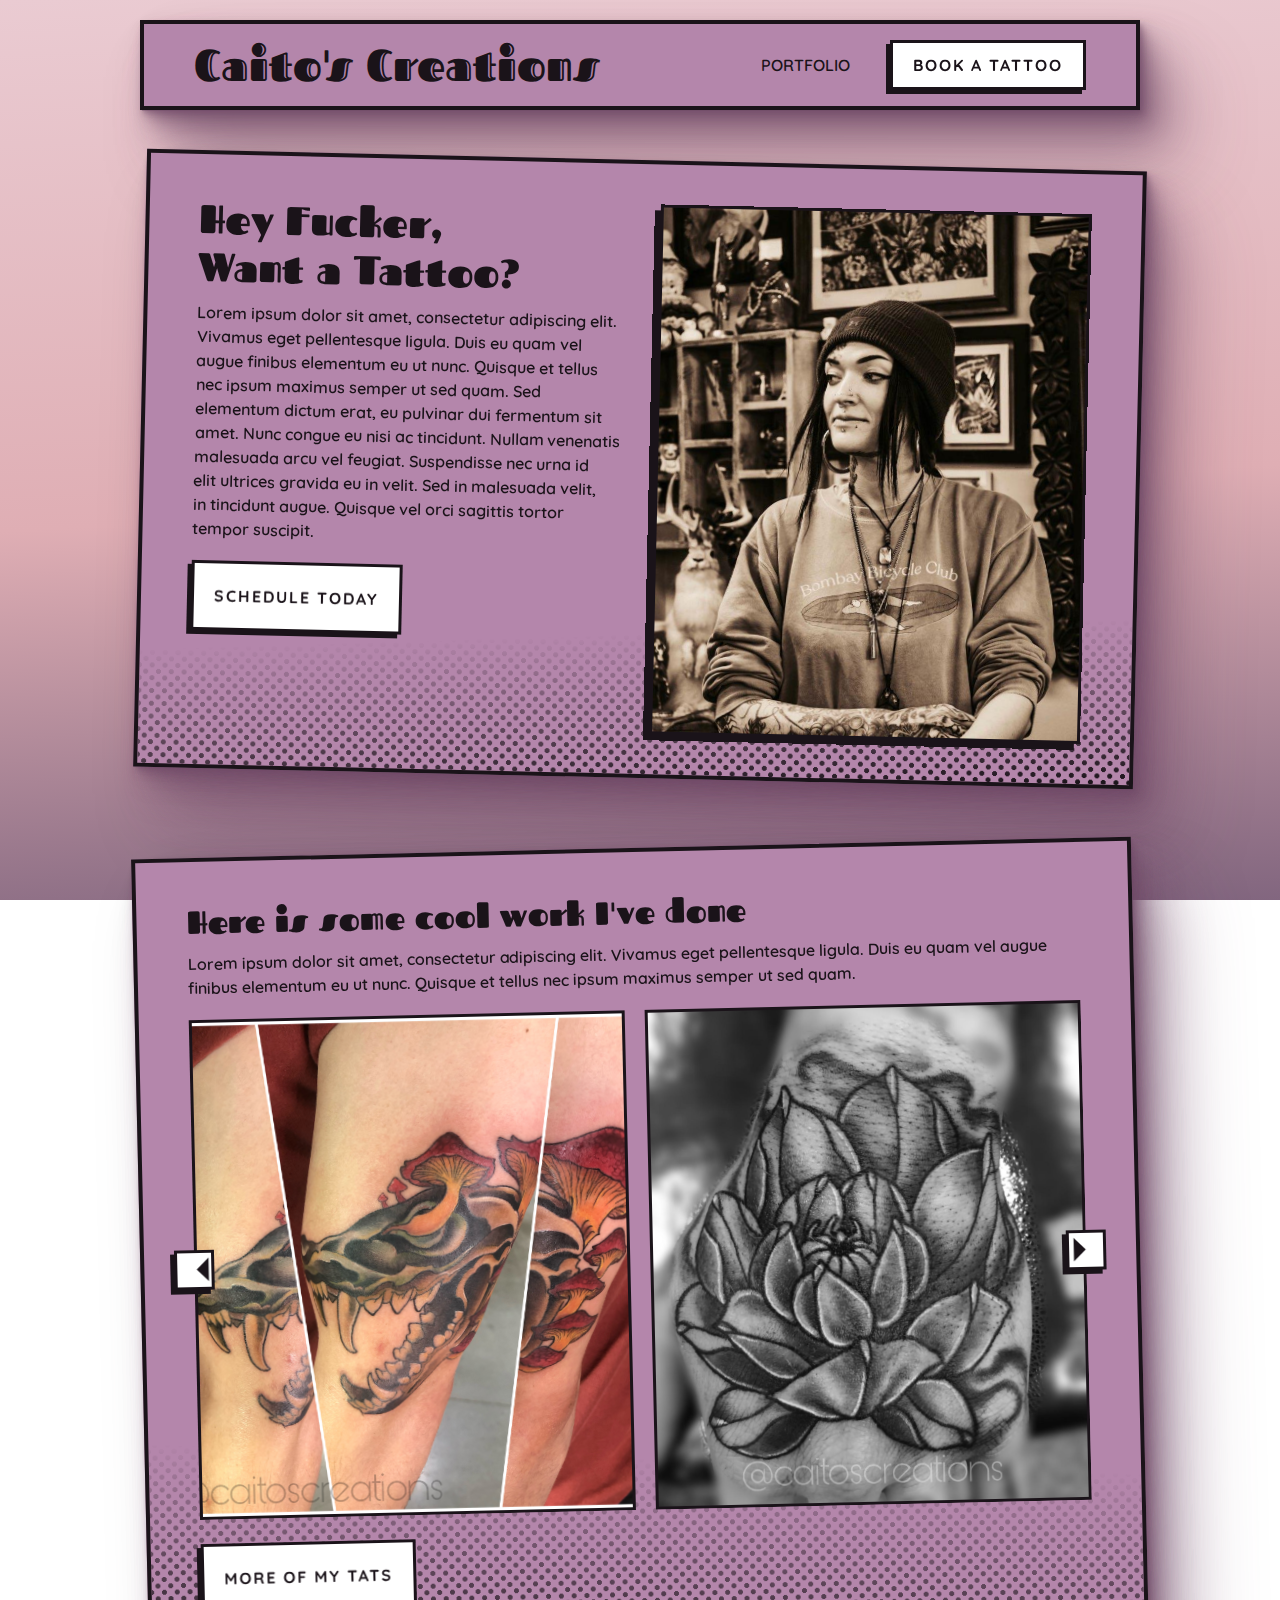
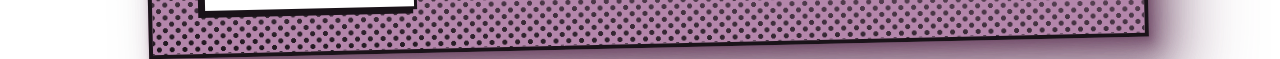
==== index.html @ 23cd89db "added in responsive styling for mobile" ====
<!DOCTYPE html>
<html>

<head>
    <link href="style.css" rel="stylesheet">
    <link rel="stylesheet" href="https://cdn.jsdelivr.net/npm/swiper@11/swiper-bundle.min.css" />
    <link rel="preconnect" href="https://fonts.googleapis.com">
    <link rel="preconnect" href="https://fonts.gstatic.com" crossorigin>
    <link
        href="https://fonts.googleapis.com/css2?family=Fascinate&family=Fascinate+Inline&family=Molle&family=Pirata+One&family=Quicksand:wght@300..700&display=swap"
        rel="stylesheet">
    <title>Caito's Creations | Tattoos</title>
</head>

<body>
    <header class="content-width">
        <nav>
            <div id="logo">
                Caito's Creations
            </div>
            <div id="nav-menu">
                <ul>
                    <li><a href="/about">Portfolio</a></li>
                    <li><a class="styled-button" href="/book">Book a Tattoo</a></li>
                </ul>
            </div>
        </nav>
    </header>
    <main class="content-width">
        <section id="hero" class="styled-bg lean-left two-col">
            <div>
                <h1>Hey Fucker, Want a Tattoo?</h1>
                <p>
                    Lorem ipsum dolor sit amet, consectetur adipiscing elit. Vivamus eget pellentesque ligula. Duis eu
                    quam vel augue finibus elementum eu ut nunc. Quisque et tellus nec ipsum maximus semper ut sed quam.
                    Sed elementum dictum erat, eu pulvinar dui fermentum sit amet. Nunc congue eu nisi ac tincidunt.
                    Nullam venenatis malesuada arcu vel feugiat. Suspendisse nec urna id elit ultrices gravida eu in
                    velit. Sed in malesuada velit, in tincidunt augue. Quisque vel orci sagittis tortor tempor suscipit.
                </p>
                <a class="styled-button" href="">Schedule Today</a>
            </div>
            <div>
                <img class="styled-image" src="images/caito-bio.png" />
            </div>
        </section>
        <section id="portfolio" class="styled-bg lean-right">
            <h2>Here is some cool work I've done</h2>
            <p>
                Lorem ipsum dolor sit amet, consectetur adipiscing elit. Vivamus eget pellentesque ligula. Duis eu quam
                vel augue finibus elementum eu ut nunc. Quisque et tellus nec ipsum maximus semper ut sed quam.
            </p>
            <div class="swiper-container-wrapper">
                <!-- Slider main container -->
                <div class="swiper">
                    <!-- Additional required wrapper -->
                    <div class="swiper-wrapper">
                        <!-- Slides -->
                        <div class="swiper-slide"><img src="images/badger-mushroom.jpeg" /></div>
                        <div class="swiper-slide"><img src="images/bw-lotus.jpg" /></div>
                        <div class="swiper-slide"><img src="images/color-flower.jpg" /></div>
                        <div class="swiper-slide"><img src="images/color-hydrangea.jpg" /></div>
                        <div class="swiper-slide"><img src="images/dragon-ear.jpeg" /></div>
                        <div class="swiper-slide"><img src="images/eclectic-chair.jpeg" /></div>
                        <div class="swiper-slide"><img src="images/face-and-blade.jpg" /></div>
                        <div class="swiper-slide"><img src="images/gba-mononoke.jpg" /></div>
                        <div class="swiper-slide"><img src="images/hypnotoad.jpeg" /></div>
                        <div class="swiper-slide"><img src="images/jewel-beetle.jpg" /></div>
                        <div class="swiper-slide"><img src="images/lucky.jpg" /></div>
                        <div class="swiper-slide"><img src="images/name-and-feather-rework.jpg" /></div>
                        <div class="swiper-slide"><img src="images/phoenix.jpg" /></div>
                        <div class="swiper-slide"><img src="images/rambo-ewok.jpg" /></div>
                        <div class="swiper-slide"><img src="images/reaper-and-wolf.jpg" /></div>
                        <div class="swiper-slide"><img src="images/reaper-and-wolf2.jpg" /></div>
                        <div class="swiper-slide"><img src="images/skull-and-flowers.jpg" /></div>
                        <div class="swiper-slide"><img src="images/tiger-and-skull.jpeg" /></div>
                        <div class="swiper-slide"><img src="images/trad-lighthouse.jpeg" /></div>
                        <div class="swiper-slide"><img src="images/trad-swallow.jpeg" /></div>
                        <div class="swiper-slide"><img src="images/valkyrie.jpg" /></div>
                        <div class="swiper-slide"><img src="images/vibrant-spider.jpeg" /></div>
                    </div>
                </div>
                <div class="swiper-button-prev-unique">
                    <div></div>
                </div>
                <div class="swiper-button-next-unique">
                    <div></div>
                </div>
            </div>
            <br>
            <a class="styled-button" href="/portfolio">More of My Tats</a>
        </section>
    </main>
</body>
<script src="https://cdn.jsdelivr.net/npm/swiper@11/swiper-bundle.min.js"></script>
<script src="index.js"></script>

</html>
---- style.css ----
/* CSS Reset */
/* 1. Use a more-intuitive box-sizing model */
*,
*::before,
*::after {
    box-sizing: border-box;
}

* {
    /* 2. Remove default margin */
    margin: 0;
    /* 3. Add accessible line-height */
    line-height: calc(1em + 0.5rem);
}

body {
    /* 4. Improve text rendering */
    -webkit-font-smoothing: antialiased;
}

/* 5. Improve media defaults */
img,
picture,
video,
canvas,
svg {
    display: block;
    max-width: 100%;
}

/* 6. Inherit fonts for form controls */
input,
button,
textarea,
select {
    font: inherit;
}

/* 7. Avoid text overflows */
p,
h1,
h2,
h3,
h4,
h5,
h6 {
    overflow-wrap: break-word;
}

/* 8. Improve line wrapping */
p {
    text-wrap: pretty;
}

h1,
h2,
h3,
h4,
h5,
h6 {
    text-wrap: balance;
}

/*
    9. Create a root stacking context
  */
#root,
#__next {
    isolation: isolate;
}

/* End CSS Reset */

/* Better Shadows */
:root {
    --shadow-color: 312deg 20% 36%;
    --shadow-elevation-low:
        0.4px 0.5px 0.7px hsl(var(--shadow-color) / 0.35),
        0.7px 0.9px 1.3px -1.2px hsl(var(--shadow-color) / 0.35),
        1.6px 2.1px 3px -2.5px hsl(var(--shadow-color) / 0.35);
    --shadow-elevation-medium:
        0.4px 0.5px 0.7px hsl(var(--shadow-color) / 0.37),
        1.3px 1.8px 2.5px -0.8px hsl(var(--shadow-color) / 0.37),
        3.3px 4.4px 6.2px -1.7px hsl(var(--shadow-color) / 0.37),
        8px 10.7px 15px -2.5px hsl(var(--shadow-color) / 0.37);
    --shadow-elevation-high:
        0.4px 0.5px 0.7px hsl(var(--shadow-color) / 0.34),
        2.3px 3.2px 4.4px -0.4px hsl(var(--shadow-color) / 0.34),
        4.4px 5.9px 8.3px -0.7px hsl(var(--shadow-color) / 0.34),
        7.2px 9.7px 13.6px -1.1px hsl(var(--shadow-color) / 0.34),
        11.5px 15.5px 21.7px -1.4px hsl(var(--shadow-color) / 0.34),
        18px 24.2px 33.9px -1.8px hsl(var(--shadow-color) / 0.34),
        27.4px 36.8px 51.6px -2.1px hsl(var(--shadow-color) / 0.34),
        40.4px 54.2px 76.1px -2.5px hsl(var(--shadow-color) / 0.34);
}

html {
    height: 100%;
    font-family: "Quicksand", sans-serif;
    font-optical-sizing: auto;
    font-weight: 600;
    font-style: normal;
    font-size: 16px;
}

body {
    height: 100%;
    background: rgb(234, 203, 210);
    background: linear-gradient(177deg, rgba(234, 203, 210, 1) 0%, rgba(223, 174, 180, 1) 55%, rgba(130, 102, 127, 1) 100%);
    background-attachment: fixed;
    background-repeat: no-repeat;
    color: #1a1319;
}

nav {
    display: flex;
    justify-content: space-between;
    align-items: center;
    background-color: #B486AB;
    box-shadow: var(--shadow-elevation-high);
    border: 4px solid #1a1319;
    margin: 20px 0 50px;
    padding: 15px 30px;
    position: relative;
}

nav::after {
    content: '';
    position: absolute;
    inset: 0;
    background-image: radial-gradient(circle at center,
            #1a1319 0.15rem,
            transparent 0), radial-gradient(circle at center, #1a1319 0.15rem, transparent 0);
    background-size: 0.8rem 0.8rem;
    background-position: 0 0, 0.4rem 0.4rem;
    -webkit-mask-image: linear-gradient(rgb(0 0 0 / 0), rgb(0 0 0));
    mask-image: linear-gradient(177deg, rgb(0 0 0 / 0) 0%, rgb(0 0 0 / 0) 60%, rgb(0 0 0) 100%);
    z-index: -1;
}

#logo {
    font-size: 2.5rem;
    font-family: "Fascinate Inline", system-ui;
    font-weight: 400;
    font-style: normal;
}

nav ul {
    display: flex;
    flex-direction: column-reverse;
    align-items: center;
    gap: 20px;
}

nav li {
    list-style: none;
}

nav a {
    text-decoration: none;
    color: #1a1319;
    text-transform: uppercase;
    position: relative;
}

nav a:not(.styled-button)::before {
    content: '';
    position: absolute;
    width: 100%;
    height: 4px;
    border-radius: 4px;
    background-color: #1a1319;
    bottom: -1px;
    left: 0;
    transform-origin: right;
    transform: scaleX(0);
    transition: transform .3s ease-in-out;
}

nav a:not(.styled-button):hover::before {
    transform-origin: left;
    transform: scaleX(1);
}

nav a.styled-button {
    padding: 10px 20px;
}

h1,
h2,
h3,
h4,
h5,
h6 {
    margin-bottom: 10px;
    font-family: "Fascinate", system-ui;
}

h1 {
    font-weight: 900;
    font-size: 2.5rem;
}

h2 {
    font-weight: 700;
    font-size: 2rem;
}

p {
    margin-bottom: 20px;
}

section {
    width: 100%;
    padding: 40px 30px;
    margin-bottom: 50px;
    position: relative;
    min-height: 300px;
}

section.two-col {
    display: flex;
    flex-direction: column;
    flex: 1;
    gap: 30px;
}

section.two-col>div {
    width: 100%;
}

section.styled-bg {
    background-color: #B486AB;
    box-shadow: var(--shadow-elevation-high);
    border: 4px solid #1a1319;
    margin-bottom: 70px;
}

section.styled-bg::after {
    content: '';
    position: absolute;
    inset: 0;
    background-image: radial-gradient(circle at center,
            #1a1319 0.15rem,
            transparent 0), radial-gradient(circle at center, #1a1319 0.15rem, transparent 0);
    background-size: 0.8rem 0.8rem;
    background-position: 0 0, 0.4rem 0.4rem;
    z-index: -1;
    -webkit-mask-image: linear-gradient(rgb(0 0 0 / 0), rgb(0 0 0));
    mask-image: linear-gradient(180deg, rgb(0 0 0 / 0) 0%, rgb(0 0 0 / 0) 75%, rgb(0 0 0) 100%);
}

section.styled-bg.lean-left {
    transform: rotate(1.3deg);
}

section.styled-bg.lean-left::after {
    -webkit-mask-image: linear-gradient(rgb(0 0 0 / 0), rgb(0 0 0));
    mask-image: linear-gradient(177deg, rgb(0 0 0 / 0) 0%, rgb(0 0 0 / 0) 75%, rgb(0 0 0) 100%);
}

section.styled-bg.lean-right {
    transform: rotate(-1.3deg);
}

section.styled-bg.lean-right::after {
    -webkit-mask-image: linear-gradient(rgb(0 0 0 / 0), rgb(0 0 0));
    mask-image: linear-gradient(183deg, rgb(0 0 0 / 0) 0%, rgb(0 0 0 / 0) 75%, rgb(0 0 0) 100%);
}

/* Button Styling */
a.styled-button {
    border: 3px solid #1a1319;
    color: #1a1319;
    padding: 20px;
    cursor: pointer;
    display: inline-block;
    background: #fff;
    text-decoration: none;
    transition: all 0.5s cubic-bezier(0.075, 0.82, 0.165, 1);
    position: relative;
    top: 0;
    right: 0;
    font-weight: 700;
    text-transform: uppercase;
    box-shadow: -4px 4px 0 0 #1a1319;
    letter-spacing: 2px;
    right: 0;
    top: 0;
    -webkit-backface-visibility: hidden;
    backface-visibility: hidden;
    /* background: repeating-conic-gradient(#fff 0% 25%, transparent 0% 50%) 50% / 15px 15px; */
}

a.styled-button:hover {
    right: 4px;
    top: 4px;
    box-shadow: 0 0 0 0 #1a131900
}

img.styled-image {
    border: 3px solid #1a1319;
    box-shadow: -6px 6px 0 0 #1a1319;
    -webkit-backface-visibility: hidden;
    backface-visibility: hidden;
}

/* Slider Styling */
.swiper-container-wrapper {
    position: relative;
}

.swiper {
    width: 100%;
    height: 100%;
    max-height: 500px;
}

.swiper-slide {
    height: auto;
}

.swiper-slide img {
    width: 100%;
    height: 500px;
    object-fit: cover;
    border: 3px solid #1a1319;
}

.swiper-button-prev-unique,
.swiper-button-next-unique {
    position: absolute;
    top: calc(50% - 20px);
    z-index: 1;
    cursor: pointer;
}

.swiper-button-prev-unique div,
.swiper-button-next-unique div {
    position: relative;
    background: #fff;
    width: 40px;
    height: 40px;
    border: 3px solid #1a1319;
    color: #1a1319;
    font-size: 30px;
    line-height: 1.1;
    box-shadow: -4px 4px 0 0 #1a1319;
    transition: all 0.5s cubic-bezier(0.075, 0.82, 0.165, 1);
    right: 0;
    top: 0;
}

.swiper-button-prev-unique div::before,
.swiper-button-next-unique div::before {
    top: 0;
    position: absolute;
}

.swiper-button-prev-unique:hover div,
.swiper-button-next-unique:hover div {
    box-shadow: 0 0 0 0 #1a131900;
    top: 4px;
    right: 4px;
}

.swiper-button-prev-unique {
    left: -20px;
    right: auto;
}

.swiper-button-prev-unique div::before {
    content: ' \23F4';
    right: 0;
}

.swiper-button-next-unique {
    left: auto;
    right: -20px;
}

.swiper-button-next-unique div::before {
    content: ' \23F5';
    left: 2px;
}

/* Content Width and Responsiveness */
.content-width {
    width: 85%;
    max-width: 1000px;
    margin: 0 auto;
}

@media (min-width: 992px) {
    nav {
        padding: 15px 50px;
    }

    nav ul {
        flex-direction: row;
        gap: 40px;
    }

    section {
        padding: 40px 50px;
    }

    section.two-col {
        flex-direction: row;
    }

    .content-width {
        width: 90%;
    }

    #logo {
        font-size: 2.75rem;
    }
}
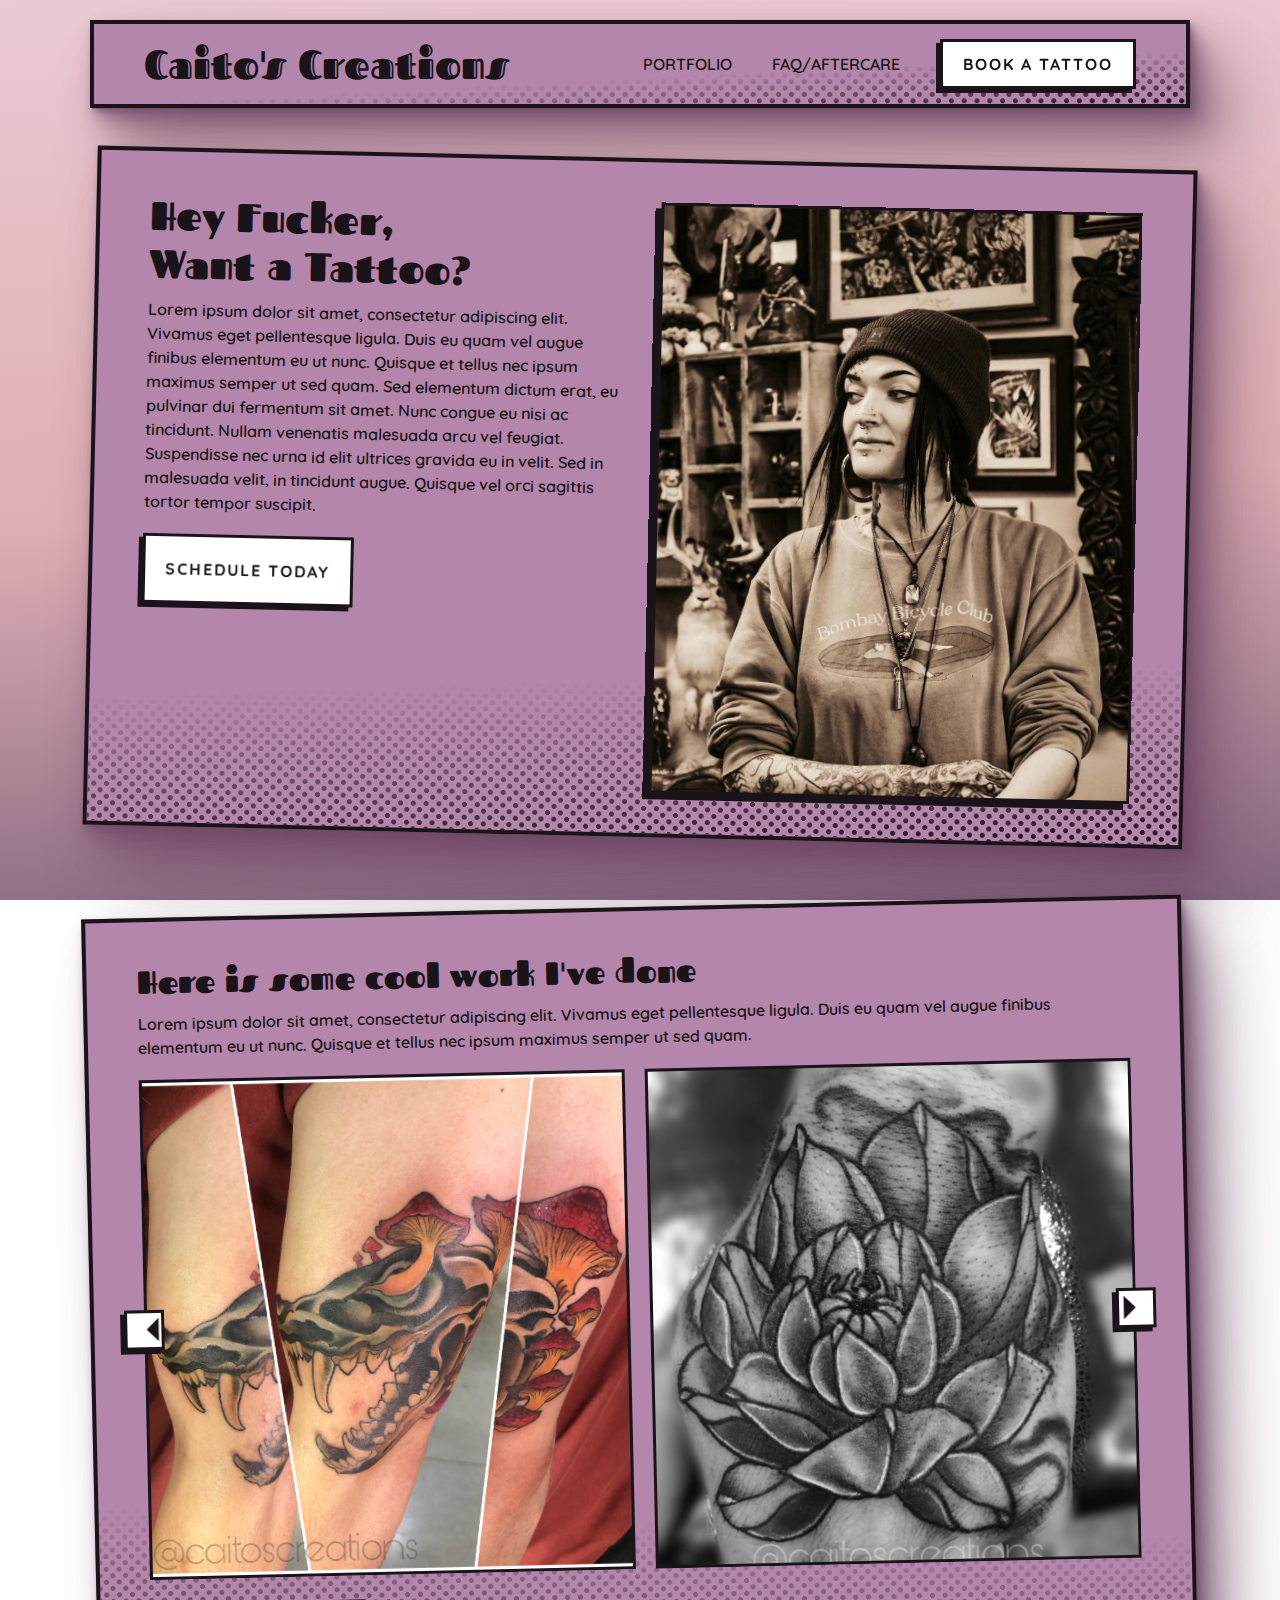
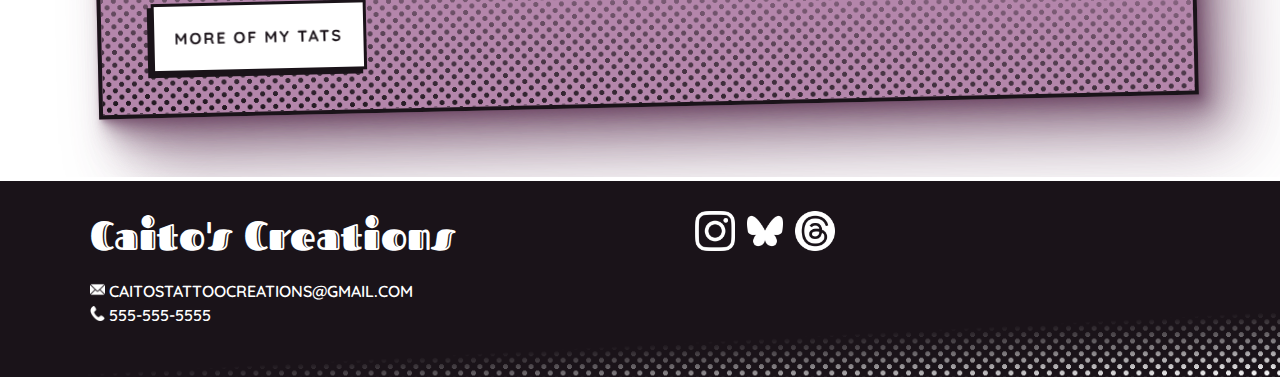
==== commit 0c9b2d1b: "added footer and social icons" ====
--- a/index.html
+++ b/index.html
@@ -15,12 +15,13 @@
 <body>
     <header class="content-width">
         <nav>
-            <div id="logo">
+            <div class="logo">
                 Caito's Creations
             </div>
-            <div id="nav-menu">
+            <div class="nav-menu">
                 <ul>
                     <li><a href="/about">Portfolio</a></li>
+                    <li><a href="/about">FAQ/Aftercare</a></li>
                     <li><a class="styled-button" href="/book">Book a Tattoo</a></li>
                 </ul>
             </div>
@@ -89,7 +90,35 @@
             <br>
             <a class="styled-button" href="/portfolio">More of My Tats</a>
         </section>
+        <div class="attribution">
+            <p>Hey, if you are reading this, it is because you are one sneaky but lovely devil. Below is the attribution for the icons that I used from Flaticon in accordance with their terms of service. Okay that is all I love you byeeeeeee.</p>
+            <ul>
+                <li><a href="https://www.flaticon.com/free-icons/phone" title="phone icons">Phone icons created by Freepik - Flaticon</a></li>
+                <li><a href="https://www.flaticon.com/free-icons/email" title="email icons">Email icons created by Freepik - Flaticon</a></li>
+                <li><a href="https://www.flaticon.com/free-icons/threads" title="threads icons">Threads icons created by Freepik - Flaticon</a></li>
+                <li><a href="https://www.flaticon.com/free-icons/zoology" title="zoology icons">Zoology icons created by Nur syifa fauziah - Flaticon</a></li>
+                <li><a href="https://www.flaticon.com/free-icons/instagram-logo" title="instagram logo icons">Instagram logo icons created by Freepik - Flaticon</a></li>
+            </ul>
+        </div>
     </main>
+    <footer>
+        <div class="content-width">
+            <div class="two-col">
+                <div>
+                    <div class="logo">Caito's Creations</div>
+                    <div class="email"><a href="mailto:caitostattoocreations@gmail.com"><img src="images/email-icon.png" alt=""/> caitostattoocreations@gmail.com</a></div>
+                    <div class="phone"><a href=""><img src="images/phone-receiver-silhouette-icon.png" alt=""/> 555-555-5555</a></div>
+                </div>
+                <div>
+                    <ul class="socials-list">
+                        <li><a href="/instagram"><img src="images/instagram-icon.png" alt="" /></a></li>
+                        <li><a href="/bluesky"><img src="images/butterfly-icon.png" alt="" /></a></li>
+                        <li><a href="/threads"><img src="images/threads-icon.png" alt="" /></a></li>
+                    </ul>
+                </div>
+            </div>
+        </div>
+    </footer>
 </body>
 <script src="https://cdn.jsdelivr.net/npm/swiper@11/swiper-bundle.min.js"></script>
 <script src="index.js"></script>
--- a/style.css
+++ b/style.css
@@ -135,14 +135,17 @@
     background-position: 0 0, 0.4rem 0.4rem;
     -webkit-mask-image: linear-gradient(rgb(0 0 0 / 0), rgb(0 0 0));
     mask-image: linear-gradient(177deg, rgb(0 0 0 / 0) 0%, rgb(0 0 0 / 0) 60%, rgb(0 0 0) 100%);
-    z-index: -1;
-}
-
-#logo {
+}
+
+.logo {
     font-size: 2.5rem;
     font-family: "Fascinate Inline", system-ui;
     font-weight: 400;
     font-style: normal;
+}
+
+.nav-menu {
+    z-index: 1;
 }
 
 nav ul {
@@ -156,14 +159,17 @@
     list-style: none;
 }
 
-nav a {
+nav a,
+footer a {
     text-decoration: none;
     color: #1a1319;
     text-transform: uppercase;
     position: relative;
-}
-
-nav a:not(.styled-button)::before {
+    cursor: pointer;
+}
+
+nav a:not(.styled-button)::before,
+footer a::before {
     content: '';
     position: absolute;
     width: 100%;
@@ -177,7 +183,8 @@
     transition: transform .3s ease-in-out;
 }
 
-nav a:not(.styled-button):hover::before {
+nav a:not(.styled-button):hover::before,
+footer a:hover::before {
     transform-origin: left;
     transform: scaleX(1);
 }
@@ -218,14 +225,14 @@
     min-height: 300px;
 }
 
-section.two-col {
+.two-col {
     display: flex;
     flex-direction: column;
     flex: 1;
     gap: 30px;
 }
 
-section.two-col>div {
+.two-col>div {
     width: 100%;
 }
 
@@ -305,6 +312,10 @@
     backface-visibility: hidden;
 }
 
+.attribution{
+    display: none;
+}
+
 /* Slider Styling */
 .swiper-container-wrapper {
     position: relative;
@@ -349,6 +360,8 @@
     transition: all 0.5s cubic-bezier(0.075, 0.82, 0.165, 1);
     right: 0;
     top: 0;
+    -webkit-backface-visibility: hidden;
+    backface-visibility: hidden;
 }
 
 .swiper-button-prev-unique div::before,
@@ -384,10 +397,66 @@
     left: 2px;
 }
 
+footer {
+    background-color: #1a1319;
+    min-height: 200px;
+    border-top: 4px solid #fff;
+    color: #fff;
+    position: relative;
+    padding: 30px 0;
+}
+
+footer::after {
+    content: '';
+    position: absolute;
+    inset: 0;
+    background-image: radial-gradient(circle at center,
+            #fff 0.15rem,
+            transparent 0), radial-gradient(circle at center, #fff 0.15rem, transparent 0);
+    background-size: 0.8rem 0.8rem;
+    background-position: 0 0, 0.4rem 0.4rem;
+    -webkit-mask-image: linear-gradient(rgb(0 0 0 / 0), rgb(0 0 0));
+    mask-image: linear-gradient(177deg, rgb(0 0 0 / 0) 0%, rgb(0 0 0 / 0) 75%, rgb(0 0 0) 100%);
+}
+
+footer .logo {
+    color: #fff;
+    margin-bottom: 20px;
+}
+
+footer a{
+    color: #fff;
+}
+
+footer a::before{
+    background-color: #fff;
+}
+
+footer .content-width {
+    z-index: 1;
+    position: relative;
+}
+
+footer .phone img,
+footer .email img {
+    width: 15px;
+    display: inline;
+}
+
+footer .socials-list {
+    list-style: none;
+    display: flex;
+    gap: 10px;
+}
+
+footer .socials-list img{
+    width: 40px;
+}
+
 /* Content Width and Responsiveness */
 .content-width {
     width: 85%;
-    max-width: 1000px;
+    max-width: 1100px;
     margin: 0 auto;
 }
 
@@ -405,7 +474,7 @@
         padding: 40px 50px;
     }
 
-    section.two-col {
+    .two-col {
         flex-direction: row;
     }
 
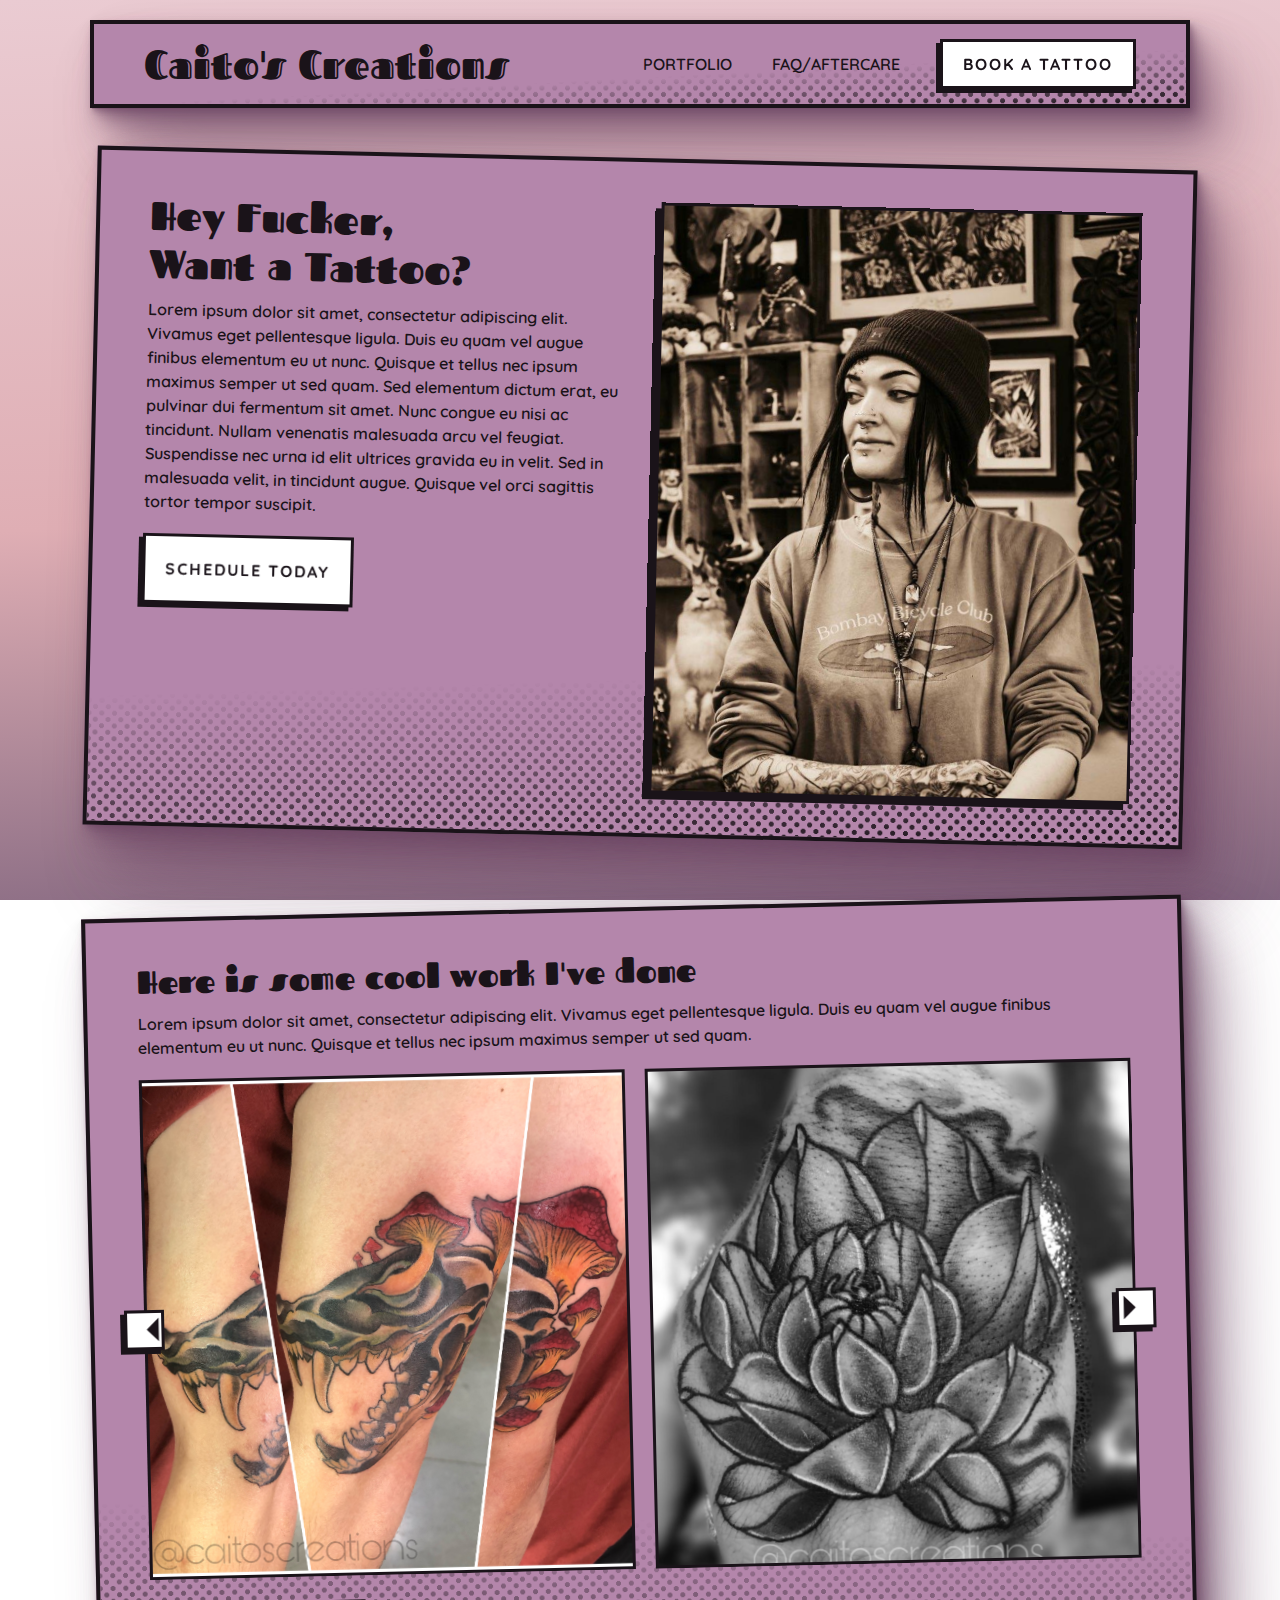
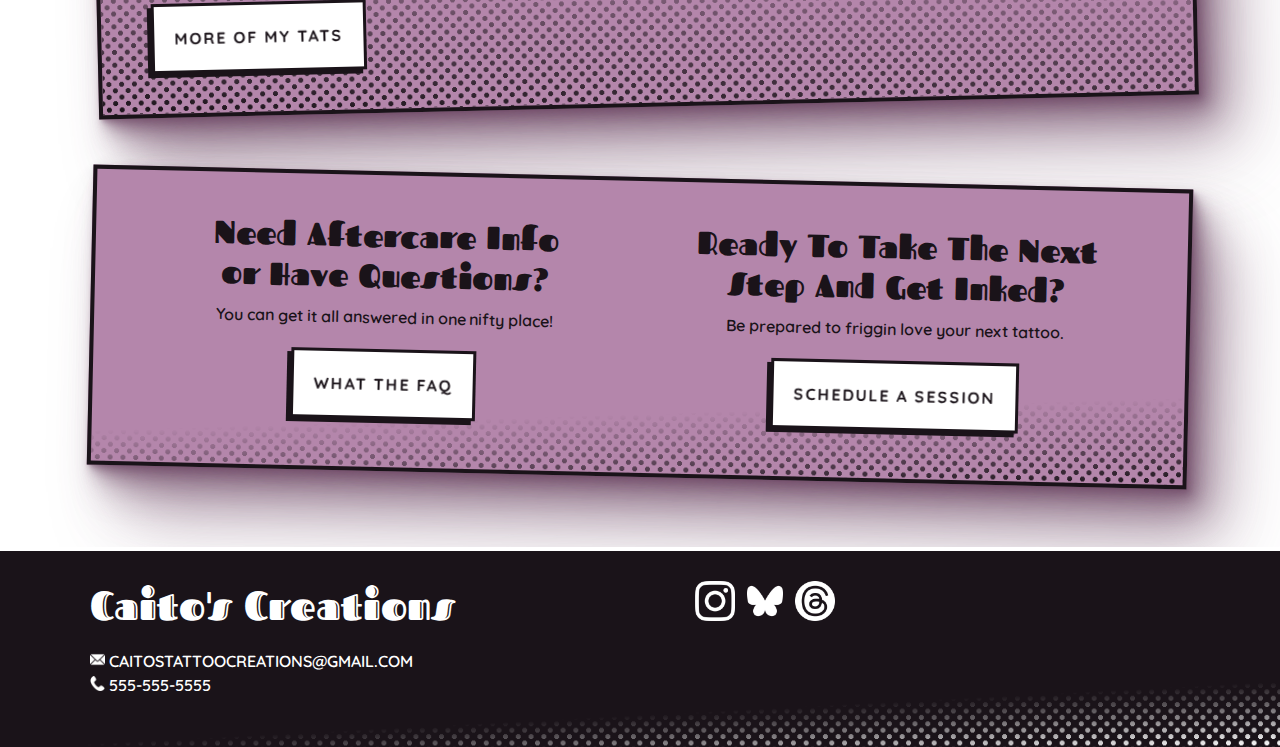
==== commit a88e4fc7: "added portfolio page and lightbox package" ====
--- a/index.html
+++ b/index.html
@@ -20,7 +20,7 @@
             </div>
             <div class="nav-menu">
                 <ul>
-                    <li><a href="/about">Portfolio</a></li>
+                    <li><a href="portfolio.html">Portfolio</a></li>
                     <li><a href="/about">FAQ/Aftercare</a></li>
                     <li><a class="styled-button" href="/book">Book a Tattoo</a></li>
                 </ul>
@@ -88,16 +88,35 @@
                 </div>
             </div>
             <br>
-            <a class="styled-button" href="/portfolio">More of My Tats</a>
+            <a class="styled-button" href="portfolio.html">More of My Tats</a>
+        </section>
+        <section id="hero" class="styled-bg lean-left center-callout two-col">
+            <div>
+                <h2>Need Aftercare Info or Have Questions?</h2>
+                <p>You can get it all answered in one nifty place!</p>
+                <a href="/faq" class="styled-button">What the FAQ</a>
+            </div>
+            <div>
+                <h2>Ready To Take The Next Step And Get Inked?</h2>
+                <p>Be prepared to friggin love your next tattoo.</p>
+                <a href="/book" class="styled-button">Schedule a Session</a>
+            </div>
         </section>
         <div class="attribution">
-            <p>Hey, if you are reading this, it is because you are one sneaky but lovely devil. Below is the attribution for the icons that I used from Flaticon in accordance with their terms of service. Okay that is all I love you byeeeeeee.</p>
+            <p>Hey, if you are reading this, it is because you are one sneaky but lovely devil. Below is the attribution
+                for the icons that I used from Flaticon in accordance with their terms of service. Okay that is all I
+                love you byeeeeeee.</p>
             <ul>
-                <li><a href="https://www.flaticon.com/free-icons/phone" title="phone icons">Phone icons created by Freepik - Flaticon</a></li>
-                <li><a href="https://www.flaticon.com/free-icons/email" title="email icons">Email icons created by Freepik - Flaticon</a></li>
-                <li><a href="https://www.flaticon.com/free-icons/threads" title="threads icons">Threads icons created by Freepik - Flaticon</a></li>
-                <li><a href="https://www.flaticon.com/free-icons/zoology" title="zoology icons">Zoology icons created by Nur syifa fauziah - Flaticon</a></li>
-                <li><a href="https://www.flaticon.com/free-icons/instagram-logo" title="instagram logo icons">Instagram logo icons created by Freepik - Flaticon</a></li>
+                <li><a href="https://www.flaticon.com/free-icons/phone" title="phone icons">Phone icons created by
+                        Freepik - Flaticon</a></li>
+                <li><a href="https://www.flaticon.com/free-icons/email" title="email icons">Email icons created by
+                        Freepik - Flaticon</a></li>
+                <li><a href="https://www.flaticon.com/free-icons/threads" title="threads icons">Threads icons created by
+                        Freepik - Flaticon</a></li>
+                <li><a href="https://www.flaticon.com/free-icons/zoology" title="zoology icons">Zoology icons created by
+                        Nur syifa fauziah - Flaticon</a></li>
+                <li><a href="https://www.flaticon.com/free-icons/instagram-logo" title="instagram logo icons">Instagram
+                        logo icons created by Freepik - Flaticon</a></li>
             </ul>
         </div>
     </main>
@@ -106,8 +125,10 @@
             <div class="two-col">
                 <div>
                     <div class="logo">Caito's Creations</div>
-                    <div class="email"><a href="mailto:caitostattoocreations@gmail.com"><img src="images/email-icon.png" alt=""/> caitostattoocreations@gmail.com</a></div>
-                    <div class="phone"><a href=""><img src="images/phone-receiver-silhouette-icon.png" alt=""/> 555-555-5555</a></div>
+                    <div class="email"><a href="mailto:caitostattoocreations@gmail.com"><img src="images/email-icon.png"
+                                alt="" /> caitostattoocreations@gmail.com</a></div>
+                    <div class="phone"><a href=""><img src="images/phone-receiver-silhouette-icon.png" alt="" />
+                            555-555-5555</a></div>
                 </div>
                 <div>
                     <ul class="socials-list">
@@ -119,8 +140,8 @@
             </div>
         </div>
     </footer>
+    <script src="https://cdn.jsdelivr.net/npm/swiper@11/swiper-bundle.min.js"></script>
+    <script src="index.js"></script>
 </body>
-<script src="https://cdn.jsdelivr.net/npm/swiper@11/swiper-bundle.min.js"></script>
-<script src="index.js"></script>
 
 </html>--- a/style.css
+++ b/style.css
@@ -275,6 +275,10 @@
     mask-image: linear-gradient(183deg, rgb(0 0 0 / 0) 0%, rgb(0 0 0 / 0) 75%, rgb(0 0 0) 100%);
 }
 
+section.center-callout {
+    text-align: center;
+}
+
 /* Button Styling */
 a.styled-button {
     border: 3px solid #1a1319;
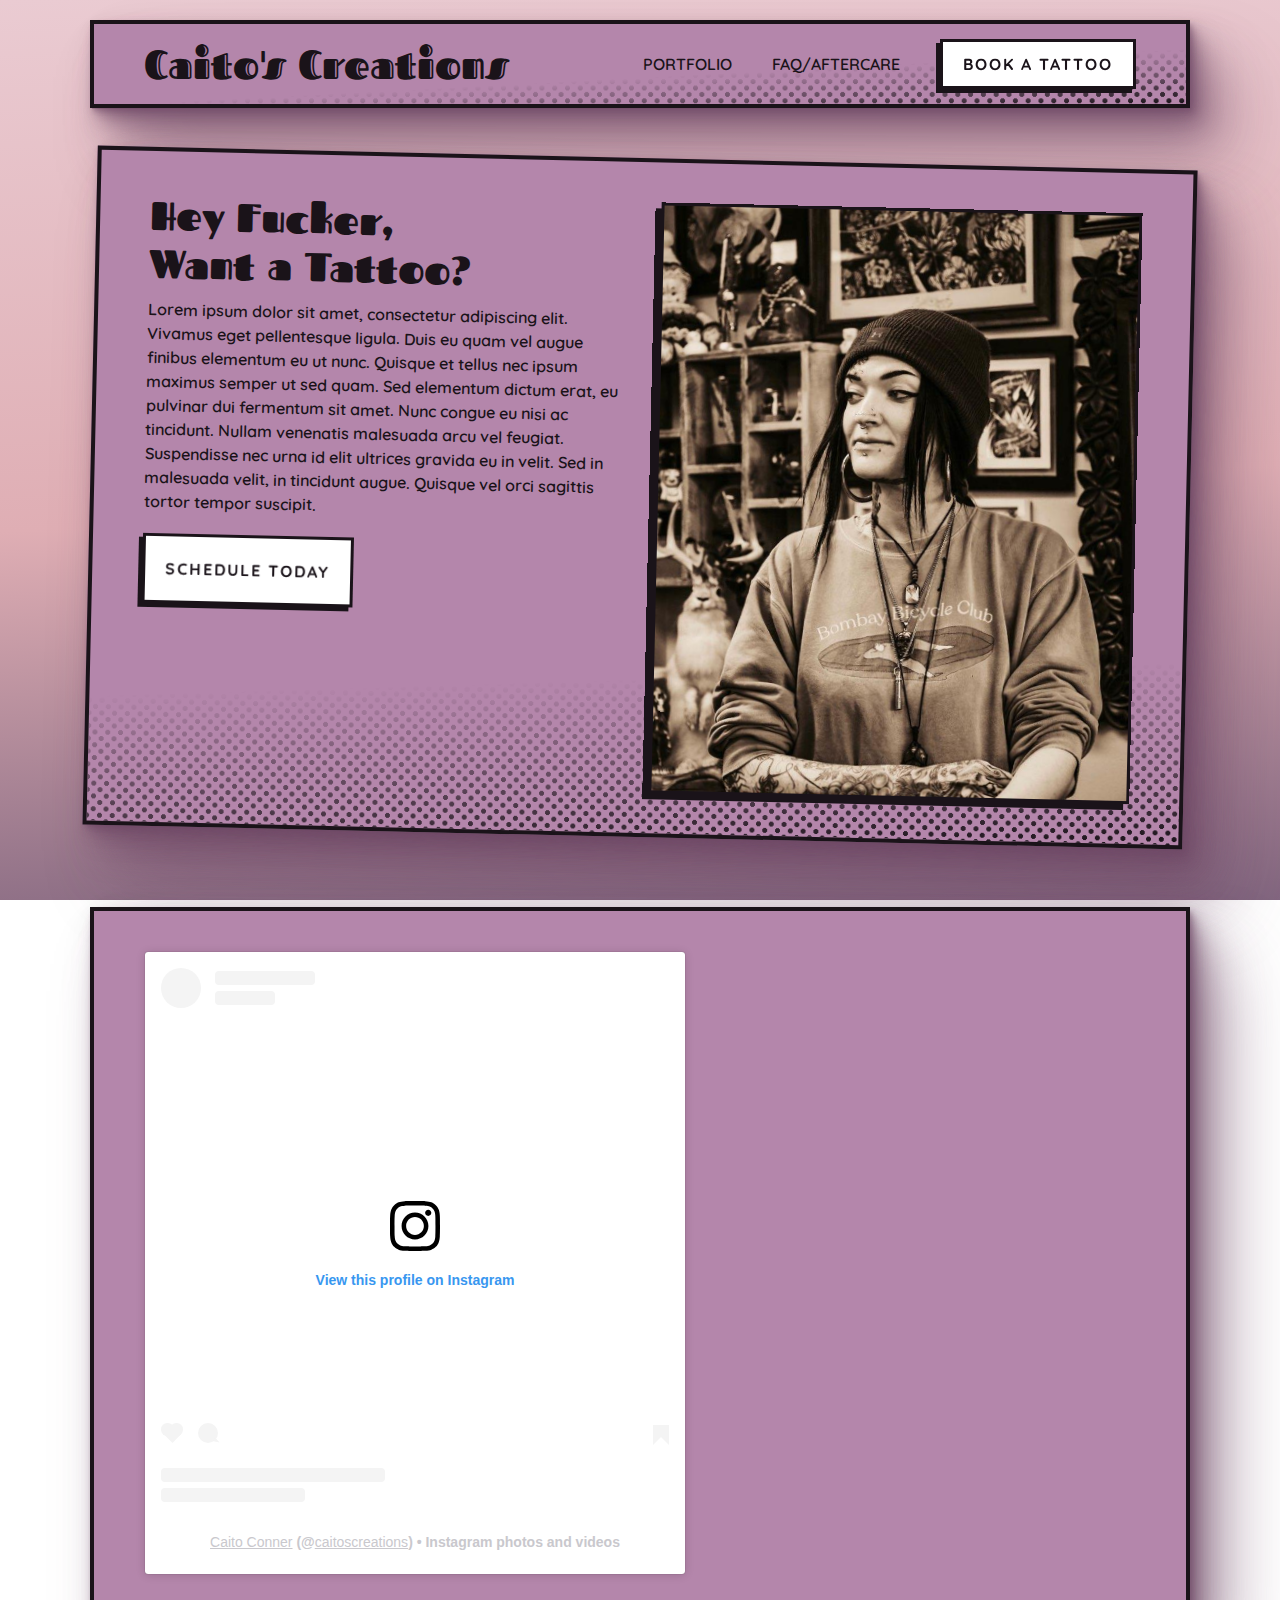
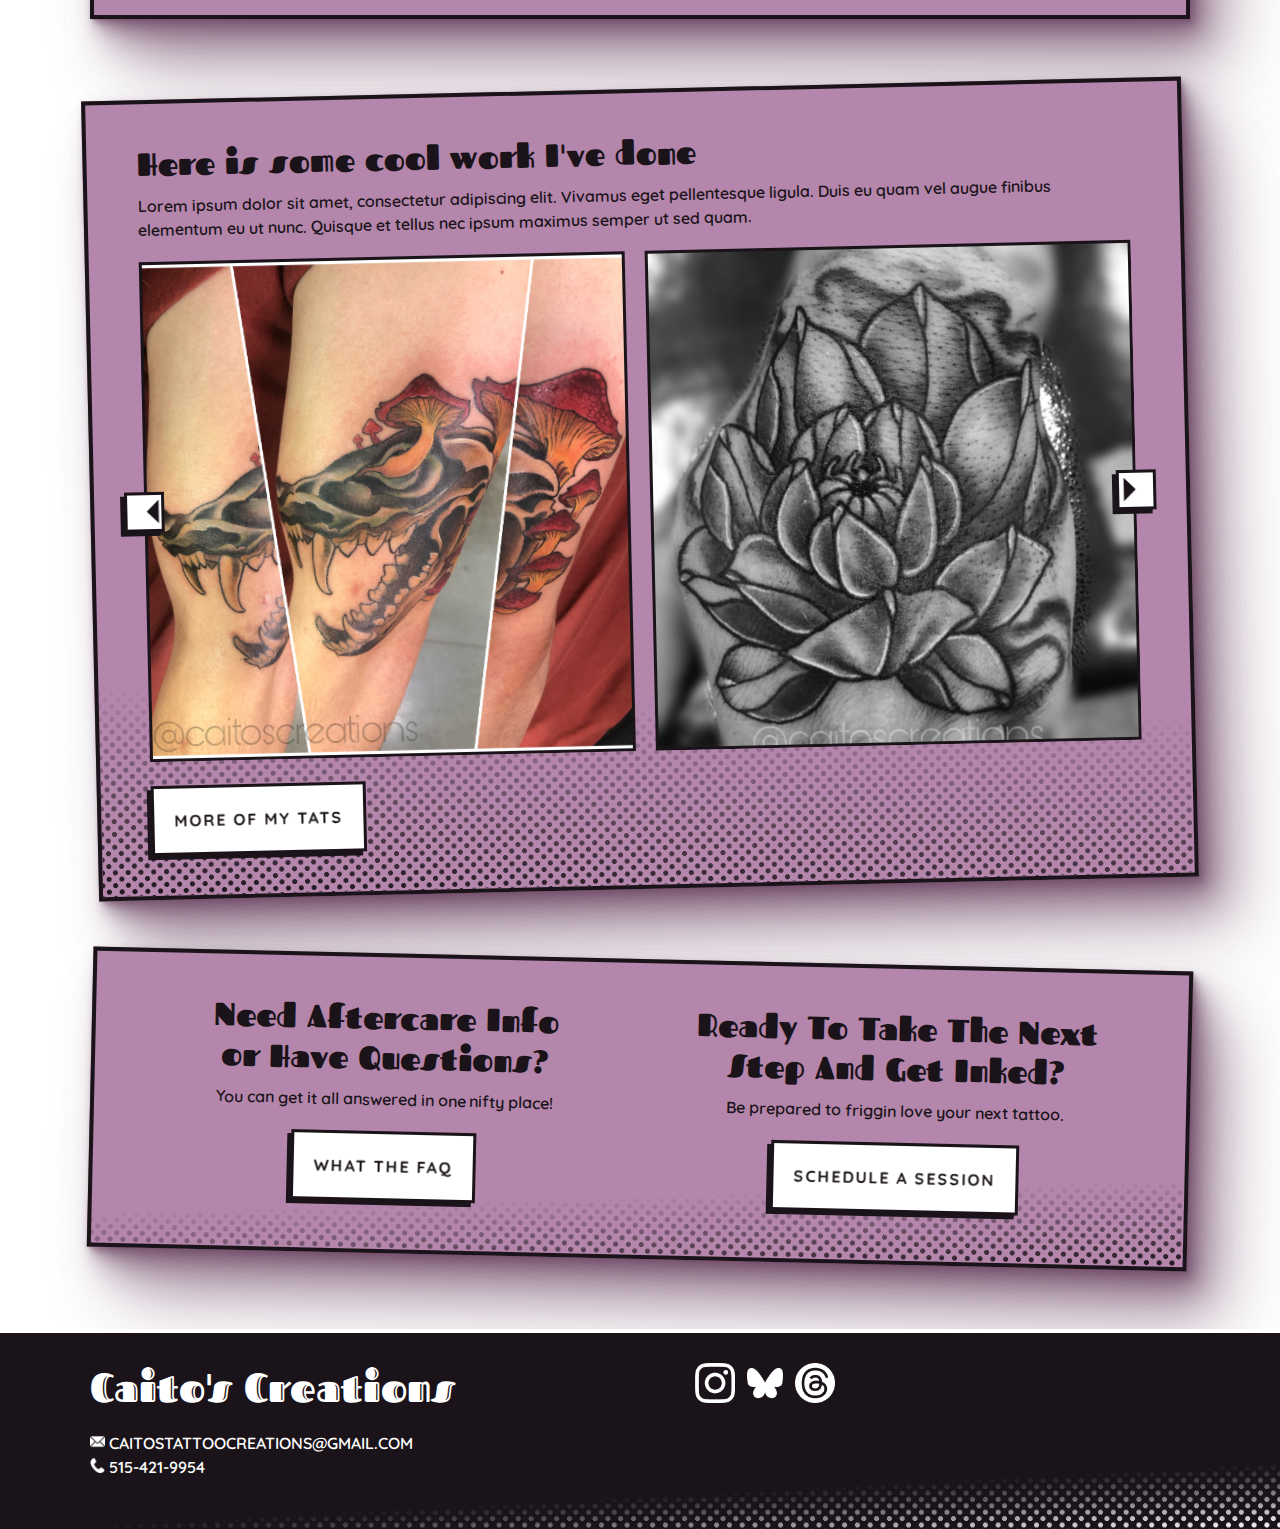
==== commit 297d121c: "Added Instagram Embed" ====
--- a/index.html
+++ b/index.html
@@ -43,6 +43,102 @@
             <div>
                 <img class="styled-image" src="images/caito-bio.png" />
             </div>
+        </section>
+        <section class="styled-bg">
+            <blockquote class="instagram-media"
+                data-instgrm-permalink="https://www.instagram.com/caitoscreations/?utm_source=ig_embed&amp;utm_campaign=loading"
+                data-instgrm-version="14"
+                style=" background:#FFF; border:0; border-radius:3px; box-shadow:0 0 1px 0 rgba(0,0,0,0.5),0 1px 10px 0 rgba(0,0,0,0.15); margin: 1px; max-width:540px; min-width:326px; padding:0; width:99.375%; width:-webkit-calc(100% - 2px); width:calc(100% - 2px);">
+                <div style="padding:16px;"> <a
+                        href="https://www.instagram.com/caitoscreations/?utm_source=ig_embed&amp;utm_campaign=loading"
+                        style=" background:#FFFFFF; line-height:0; padding:0 0; text-align:center; text-decoration:none; width:100%;"
+                        target="_blank">
+                        <div style=" display: flex; flex-direction: row; align-items: center;">
+                            <div
+                                style="background-color: #F4F4F4; border-radius: 50%; flex-grow: 0; height: 40px; margin-right: 14px; width: 40px;">
+                            </div>
+                            <div style="display: flex; flex-direction: column; flex-grow: 1; justify-content: center;">
+                                <div
+                                    style=" background-color: #F4F4F4; border-radius: 4px; flex-grow: 0; height: 14px; margin-bottom: 6px; width: 100px;">
+                                </div>
+                                <div
+                                    style=" background-color: #F4F4F4; border-radius: 4px; flex-grow: 0; height: 14px; width: 60px;">
+                                </div>
+                            </div>
+                        </div>
+                        <div style="padding: 19% 0;"></div>
+                        <div style="display:block; height:50px; margin:0 auto 12px; width:50px;"><svg width="50px"
+                                height="50px" viewBox="0 0 60 60" version="1.1" xmlns="https://www.w3.org/2000/svg"
+                                xmlns:xlink="https://www.w3.org/1999/xlink">
+                                <g stroke="none" stroke-width="1" fill="none" fill-rule="evenodd">
+                                    <g transform="translate(-511.000000, -20.000000)" fill="#000000">
+                                        <g>
+                                            <path
+                                                d="M556.869,30.41 C554.814,30.41 553.148,32.076 553.148,34.131 C553.148,36.186 554.814,37.852 556.869,37.852 C558.924,37.852 560.59,36.186 560.59,34.131 C560.59,32.076 558.924,30.41 556.869,30.41 M541,60.657 C535.114,60.657 530.342,55.887 530.342,50 C530.342,44.114 535.114,39.342 541,39.342 C546.887,39.342 551.658,44.114 551.658,50 C551.658,55.887 546.887,60.657 541,60.657 M541,33.886 C532.1,33.886 524.886,41.1 524.886,50 C524.886,58.899 532.1,66.113 541,66.113 C549.9,66.113 557.115,58.899 557.115,50 C557.115,41.1 549.9,33.886 541,33.886 M565.378,62.101 C565.244,65.022 564.756,66.606 564.346,67.663 C563.803,69.06 563.154,70.057 562.106,71.106 C561.058,72.155 560.06,72.803 558.662,73.347 C557.607,73.757 556.021,74.244 553.102,74.378 C549.944,74.521 548.997,74.552 541,74.552 C533.003,74.552 532.056,74.521 528.898,74.378 C525.979,74.244 524.393,73.757 523.338,73.347 C521.94,72.803 520.942,72.155 519.894,71.106 C518.846,70.057 518.197,69.06 517.654,67.663 C517.244,66.606 516.755,65.022 516.623,62.101 C516.479,58.943 516.448,57.996 516.448,50 C516.448,42.003 516.479,41.056 516.623,37.899 C516.755,34.978 517.244,33.391 517.654,32.338 C518.197,30.938 518.846,29.942 519.894,28.894 C520.942,27.846 521.94,27.196 523.338,26.654 C524.393,26.244 525.979,25.756 528.898,25.623 C532.057,25.479 533.004,25.448 541,25.448 C548.997,25.448 549.943,25.479 553.102,25.623 C556.021,25.756 557.607,26.244 558.662,26.654 C560.06,27.196 561.058,27.846 562.106,28.894 C563.154,29.942 563.803,30.938 564.346,32.338 C564.756,33.391 565.244,34.978 565.378,37.899 C565.522,41.056 565.552,42.003 565.552,50 C565.552,57.996 565.522,58.943 565.378,62.101 M570.82,37.631 C570.674,34.438 570.167,32.258 569.425,30.349 C568.659,28.377 567.633,26.702 565.965,25.035 C564.297,23.368 562.623,22.342 560.652,21.575 C558.743,20.834 556.562,20.326 553.369,20.18 C550.169,20.033 549.148,20 541,20 C532.853,20 531.831,20.033 528.631,20.18 C525.438,20.326 523.257,20.834 521.349,21.575 C519.376,22.342 517.703,23.368 516.035,25.035 C514.368,26.702 513.342,28.377 512.574,30.349 C511.834,32.258 511.326,34.438 511.181,37.631 C511.035,40.831 511,41.851 511,50 C511,58.147 511.035,59.17 511.181,62.369 C511.326,65.562 511.834,67.743 512.574,69.651 C513.342,71.625 514.368,73.296 516.035,74.965 C517.703,76.634 519.376,77.658 521.349,78.425 C523.257,79.167 525.438,79.673 528.631,79.82 C531.831,79.965 532.853,80.001 541,80.001 C549.148,80.001 550.169,79.965 553.369,79.82 C556.562,79.673 558.743,79.167 560.652,78.425 C562.623,77.658 564.297,76.634 565.965,74.965 C567.633,73.296 568.659,71.625 569.425,69.651 C570.167,67.743 570.674,65.562 570.82,62.369 C570.966,59.17 571,58.147 571,50 C571,41.851 570.966,40.831 570.82,37.631">
+                                            </path>
+                                        </g>
+                                    </g>
+                                </g>
+                            </svg></div>
+                        <div style="padding-top: 8px;">
+                            <div
+                                style=" color:#3897f0; font-family:Arial,sans-serif; font-size:14px; font-style:normal; font-weight:550; line-height:18px;">
+                                View this profile on Instagram</div>
+                        </div>
+                        <div style="padding: 12.5% 0;"></div>
+                        <div style="display: flex; flex-direction: row; margin-bottom: 14px; align-items: center;">
+                            <div>
+                                <div
+                                    style="background-color: #F4F4F4; border-radius: 50%; height: 12.5px; width: 12.5px; transform: translateX(0px) translateY(7px);">
+                                </div>
+                                <div
+                                    style="background-color: #F4F4F4; height: 12.5px; transform: rotate(-45deg) translateX(3px) translateY(1px); width: 12.5px; flex-grow: 0; margin-right: 14px; margin-left: 2px;">
+                                </div>
+                                <div
+                                    style="background-color: #F4F4F4; border-radius: 50%; height: 12.5px; width: 12.5px; transform: translateX(9px) translateY(-18px);">
+                                </div>
+                            </div>
+                            <div style="margin-left: 8px;">
+                                <div
+                                    style=" background-color: #F4F4F4; border-radius: 50%; flex-grow: 0; height: 20px; width: 20px;">
+                                </div>
+                                <div
+                                    style=" width: 0; height: 0; border-top: 2px solid transparent; border-left: 6px solid #f4f4f4; border-bottom: 2px solid transparent; transform: translateX(16px) translateY(-4px) rotate(30deg)">
+                                </div>
+                            </div>
+                            <div style="margin-left: auto;">
+                                <div
+                                    style=" width: 0px; border-top: 8px solid #F4F4F4; border-right: 8px solid transparent; transform: translateY(16px);">
+                                </div>
+                                <div
+                                    style=" background-color: #F4F4F4; flex-grow: 0; height: 12px; width: 16px; transform: translateY(-4px);">
+                                </div>
+                                <div
+                                    style=" width: 0; height: 0; border-top: 8px solid #F4F4F4; border-left: 8px solid transparent; transform: translateY(-4px) translateX(8px);">
+                                </div>
+                            </div>
+                        </div>
+                        <div
+                            style="display: flex; flex-direction: column; flex-grow: 1; justify-content: center; margin-bottom: 24px;">
+                            <div
+                                style=" background-color: #F4F4F4; border-radius: 4px; flex-grow: 0; height: 14px; margin-bottom: 6px; width: 224px;">
+                            </div>
+                            <div
+                                style=" background-color: #F4F4F4; border-radius: 4px; flex-grow: 0; height: 14px; width: 144px;">
+                            </div>
+                        </div>
+                    </a>
+                    <p
+                        style=" color:#c9c8cd; font-family:Arial,sans-serif; font-size:14px; line-height:17px; margin-bottom:0; margin-top:8px; overflow:hidden; padding:8px 0 7px; text-align:center; text-overflow:ellipsis; white-space:nowrap;">
+                        <a href="https://www.instagram.com/caitoscreations/?utm_source=ig_embed&amp;utm_campaign=loading"
+                            style=" color:#c9c8cd; font-family:Arial,sans-serif; font-size:14px; font-style:normal; font-weight:normal; line-height:17px;"
+                            target="_blank">Caito Conner</a> (@<a
+                            href="https://www.instagram.com/caitoscreations/?utm_source=ig_embed&amp;utm_campaign=loading"
+                            style=" color:#c9c8cd; font-family:Arial,sans-serif; font-size:14px; font-style:normal; font-weight:normal; line-height:17px;"
+                            target="_blank">caitoscreations</a>) • Instagram photos and videos</p>
+                </div>
+            </blockquote>
+            <script async src="//www.instagram.com/embed.js"></script>
         </section>
         <section id="portfolio" class="styled-bg lean-right">
             <h2>Here is some cool work I've done</h2>
@@ -128,11 +224,11 @@
                     <div class="email"><a href="mailto:caitostattoocreations@gmail.com"><img src="images/email-icon.png"
                                 alt="" /> caitostattoocreations@gmail.com</a></div>
                     <div class="phone"><a href=""><img src="images/phone-receiver-silhouette-icon.png" alt="" />
-                            555-555-5555</a></div>
+                            515-421-9954</a></div>
                 </div>
                 <div>
                     <ul class="socials-list">
-                        <li><a href="/instagram"><img src="images/instagram-icon.png" alt="" /></a></li>
+                        <li><a href=""><img src="images/instagram-icon.png" alt="" /></a></li>
                         <li><a href="/bluesky"><img src="images/butterfly-icon.png" alt="" /></a></li>
                         <li><a href="/threads"><img src="images/threads-icon.png" alt="" /></a></li>
                     </ul>
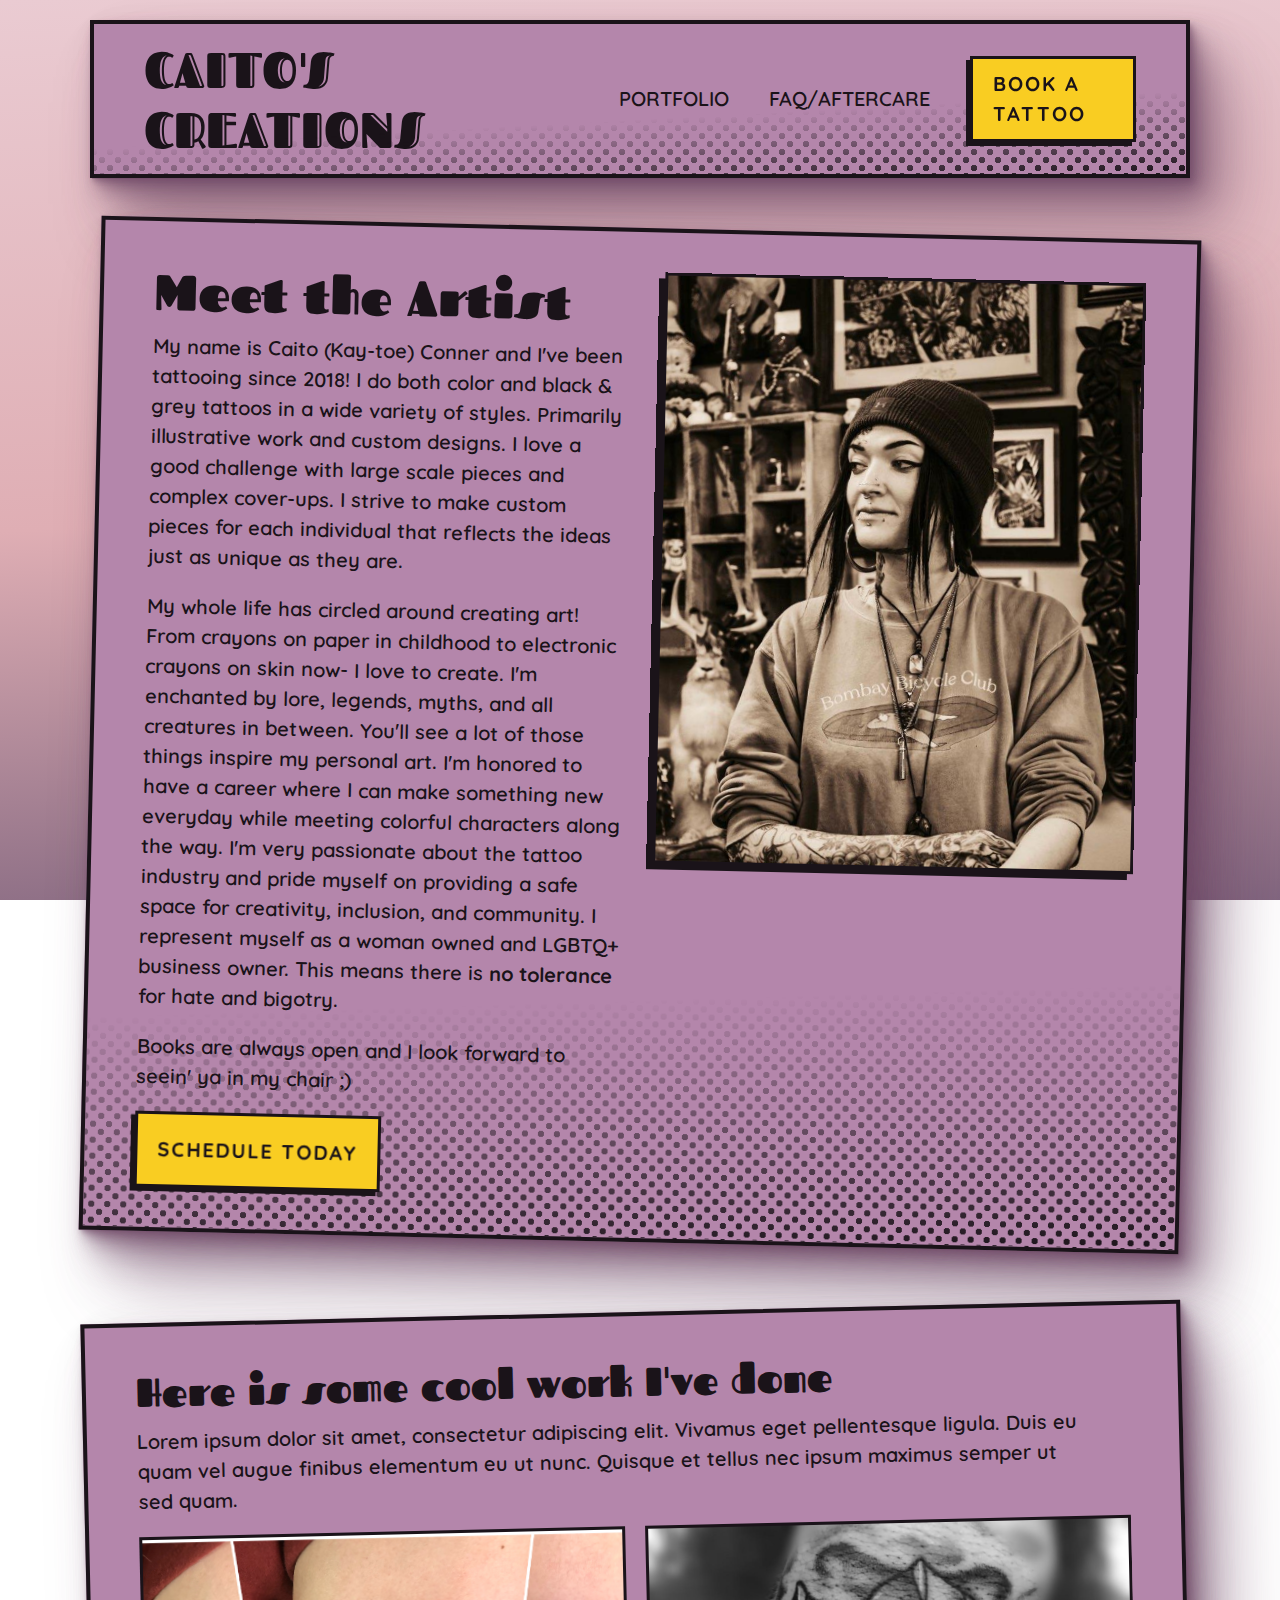
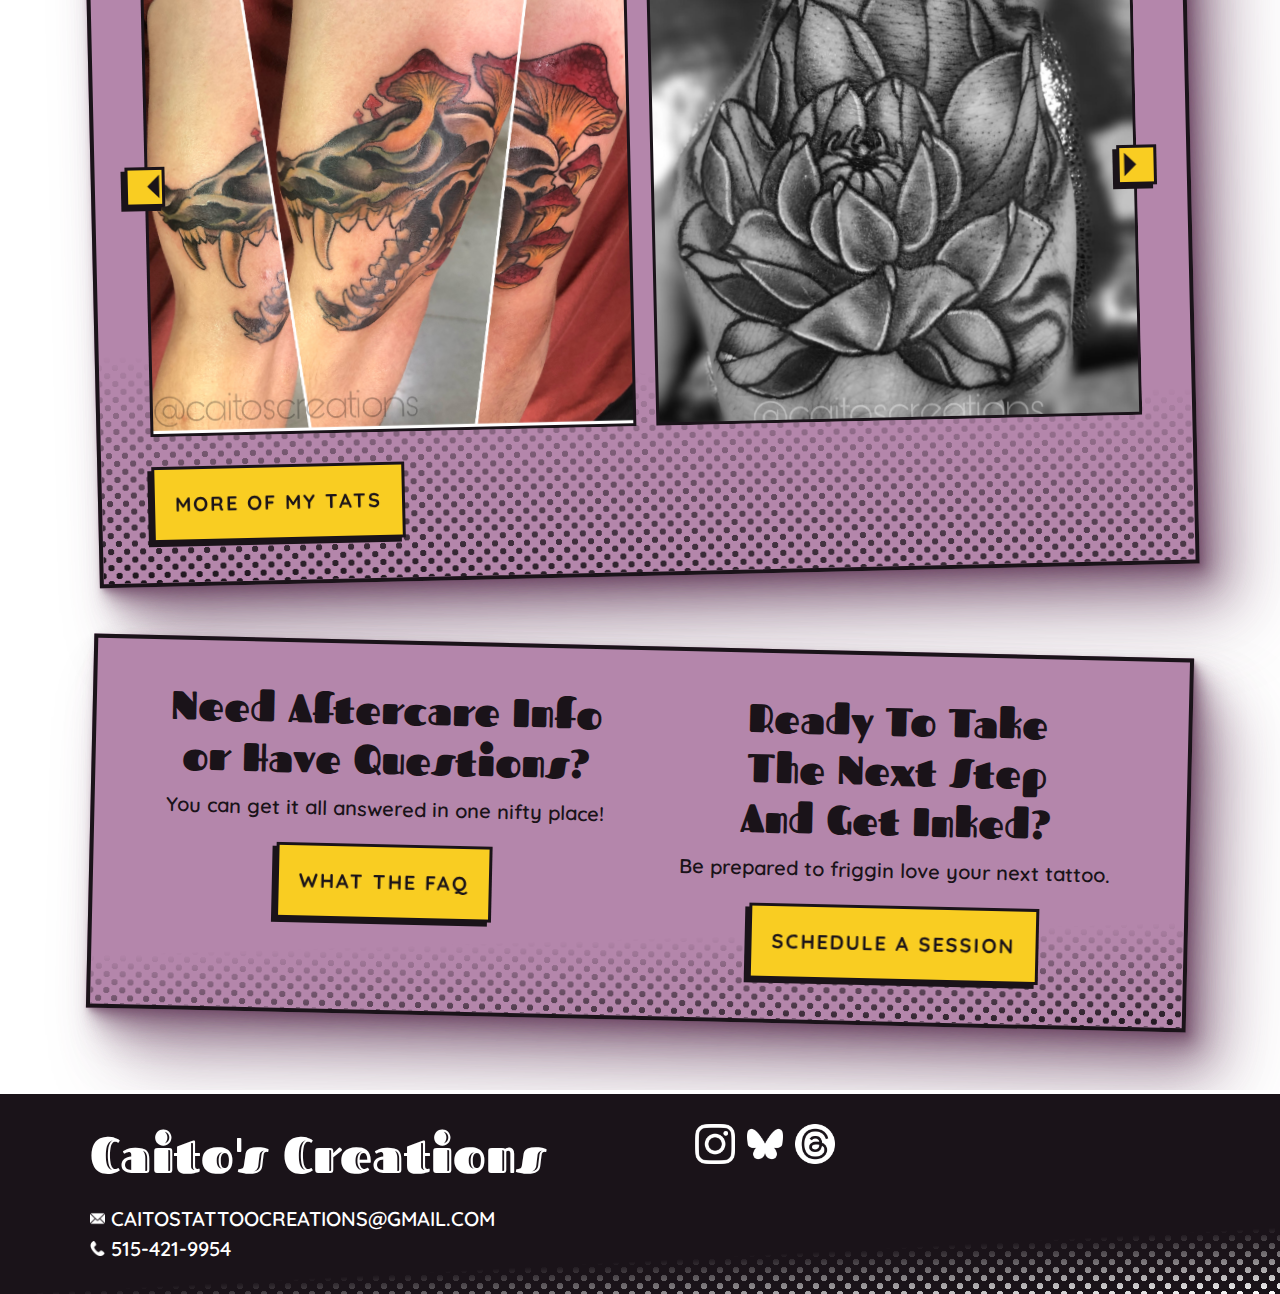
==== commit daaf06b6: "updated colors and mobile styling" ====
--- a/index.html
+++ b/index.html
@@ -16,7 +16,7 @@
     <header class="content-width">
         <nav>
             <div class="logo">
-                Caito's Creations
+                <a href="index.html" >Caito's Creations</a>
             </div>
             <div class="nav-menu">
                 <ul>
@@ -30,13 +30,15 @@
     <main class="content-width">
         <section id="hero" class="styled-bg lean-left two-col">
             <div>
-                <h1>Hey Fucker, Want a Tattoo?</h1>
+                <h1>Meet the Artist</h1>
                 <p>
-                    Lorem ipsum dolor sit amet, consectetur adipiscing elit. Vivamus eget pellentesque ligula. Duis eu
-                    quam vel augue finibus elementum eu ut nunc. Quisque et tellus nec ipsum maximus semper ut sed quam.
-                    Sed elementum dictum erat, eu pulvinar dui fermentum sit amet. Nunc congue eu nisi ac tincidunt.
-                    Nullam venenatis malesuada arcu vel feugiat. Suspendisse nec urna id elit ultrices gravida eu in
-                    velit. Sed in malesuada velit, in tincidunt augue. Quisque vel orci sagittis tortor tempor suscipit.
+                    My name is Caito (Kay-toe) Conner and I've been tattooing since 2018! I do both color and black & grey tattoos in a wide variety of styles. Primarily illustrative work and custom designs. I love a good challenge with large scale pieces and complex cover-ups. I strive to make custom pieces for each individual that reflects the ideas just as unique as they are. 
+                </p>
+                <p>
+                    My whole life has circled around creating art! From crayons on paper in childhood to electronic crayons on skin now- I love to create. I'm enchanted by lore, legends, myths, and all creatures in between. You'll see a lot of those things inspire my personal art. I'm honored to have a career where I can make something new everyday while meeting colorful characters along the way. I'm very passionate about the tattoo industry and pride myself on providing a safe space for creativity, inclusion, and community. I represent myself as a woman owned and LGBTQ+ business owner. This means there is <strong>no tolerance</strong> for hate and bigotry.
+                </p>
+                <p>
+                    Books are always open and I look forward to seein' ya in my chair ;) 
                 </p>
                 <a class="styled-button" href="">Schedule Today</a>
             </div>
@@ -44,7 +46,7 @@
                 <img class="styled-image" src="images/caito-bio.png" />
             </div>
         </section>
-        <section class="styled-bg">
+        <!-- <section class="styled-bg">
             <blockquote class="instagram-media"
                 data-instgrm-permalink="https://www.instagram.com/caitoscreations/?utm_source=ig_embed&amp;utm_campaign=loading"
                 data-instgrm-version="14"
@@ -139,7 +141,7 @@
                 </div>
             </blockquote>
             <script async src="//www.instagram.com/embed.js"></script>
-        </section>
+        </section> -->
         <section id="portfolio" class="styled-bg lean-right">
             <h2>Here is some cool work I've done</h2>
             <p>
--- a/style.css
+++ b/style.css
@@ -100,7 +100,7 @@
     font-optical-sizing: auto;
     font-weight: 600;
     font-style: normal;
-    font-size: 16px;
+    font-size: 20px;
 }
 
 body {
@@ -217,6 +217,10 @@
     margin-bottom: 20px;
 }
 
+strong{
+    font-weight: 900;
+}
+
 section {
     width: 100%;
     padding: 40px 30px;
@@ -286,7 +290,7 @@
     padding: 20px;
     cursor: pointer;
     display: inline-block;
-    background: #fff;
+    background: #f9cd22;
     text-decoration: none;
     transition: all 0.5s cubic-bezier(0.075, 0.82, 0.165, 1);
     position: relative;
@@ -299,20 +303,26 @@
     right: 0;
     top: 0;
     -webkit-backface-visibility: hidden;
+    -moz-backface-visibility: hidden;
     backface-visibility: hidden;
     /* background: repeating-conic-gradient(#fff 0% 25%, transparent 0% 50%) 50% / 15px 15px; */
+    /* text-shadow: 0px 0px 0 #1a1319, 0px 0px 0 #1a1319, 0px 0px 0 #1a1319, 0px 0px 0 #1a1319; */
 }
 
 a.styled-button:hover {
     right: 4px;
     top: 4px;
-    box-shadow: 0 0 0 0 #1a131900
+    box-shadow: 0 0 0 0 #1a131900;
+    /* background: repeating-conic-gradient(#f9cd22 0% 25%, #1a1319 0% 50%) 50% / 20px 20px; */
+    /* color: #fff; */
+    /* text-shadow: -2px -2px 0 #1a1319, 2px -2px 0 #1a1319, -2px 2px 0 #1a1319, 2px 2px 0 #1a1319; */
 }
 
 img.styled-image {
     border: 3px solid #1a1319;
     box-shadow: -6px 6px 0 0 #1a1319;
     -webkit-backface-visibility: hidden;
+    -moz-backface-visibility: hidden;
     backface-visibility: hidden;
 }
 
@@ -353,7 +363,7 @@
 .swiper-button-prev-unique div,
 .swiper-button-next-unique div {
     position: relative;
-    background: #fff;
+    background: #f9cd22;
     width: 40px;
     height: 40px;
     border: 3px solid #1a1319;
@@ -365,6 +375,7 @@
     right: 0;
     top: 0;
     -webkit-backface-visibility: hidden;
+    -moz-backface-visibility: hidden;
     backface-visibility: hidden;
 }
 
@@ -464,7 +475,7 @@
     margin: 0 auto;
 }
 
-@media (min-width: 992px) {
+@media (min-width: 1140px) {
     nav {
         padding: 15px 50px;
     }
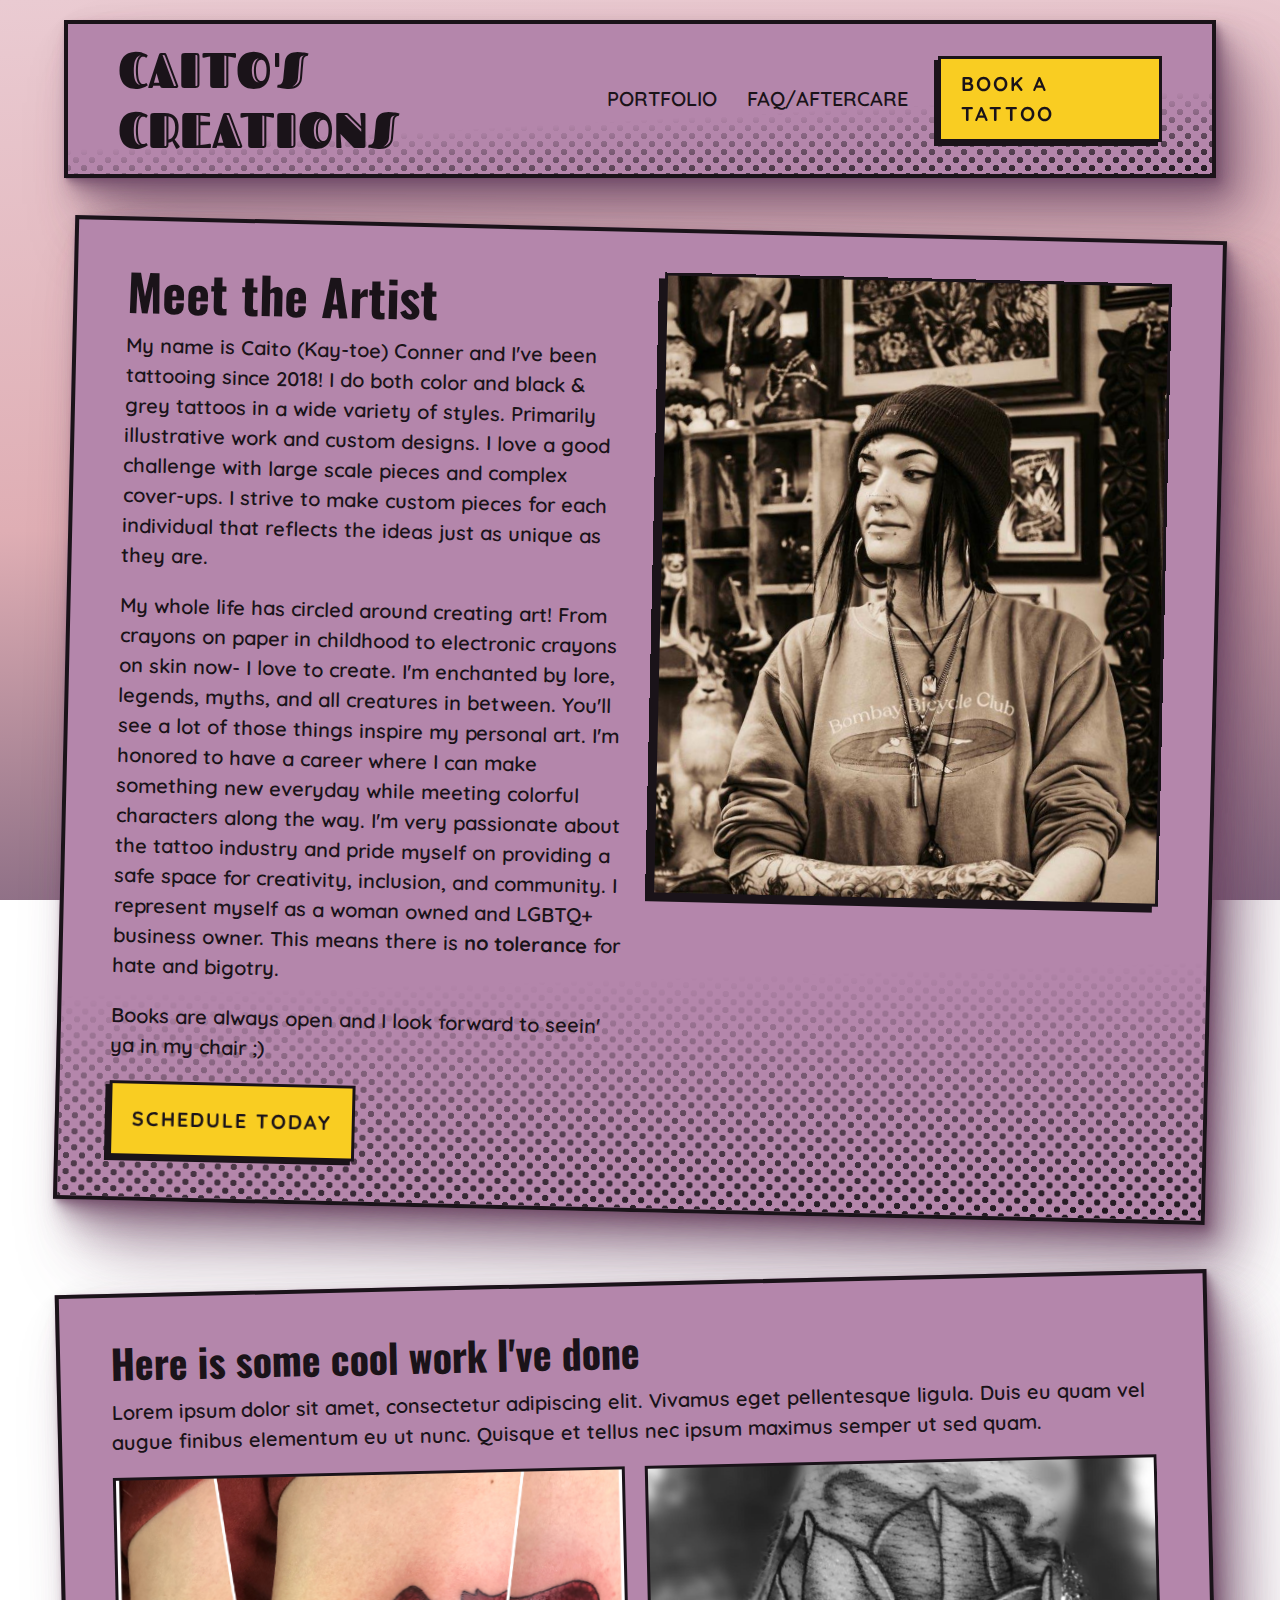
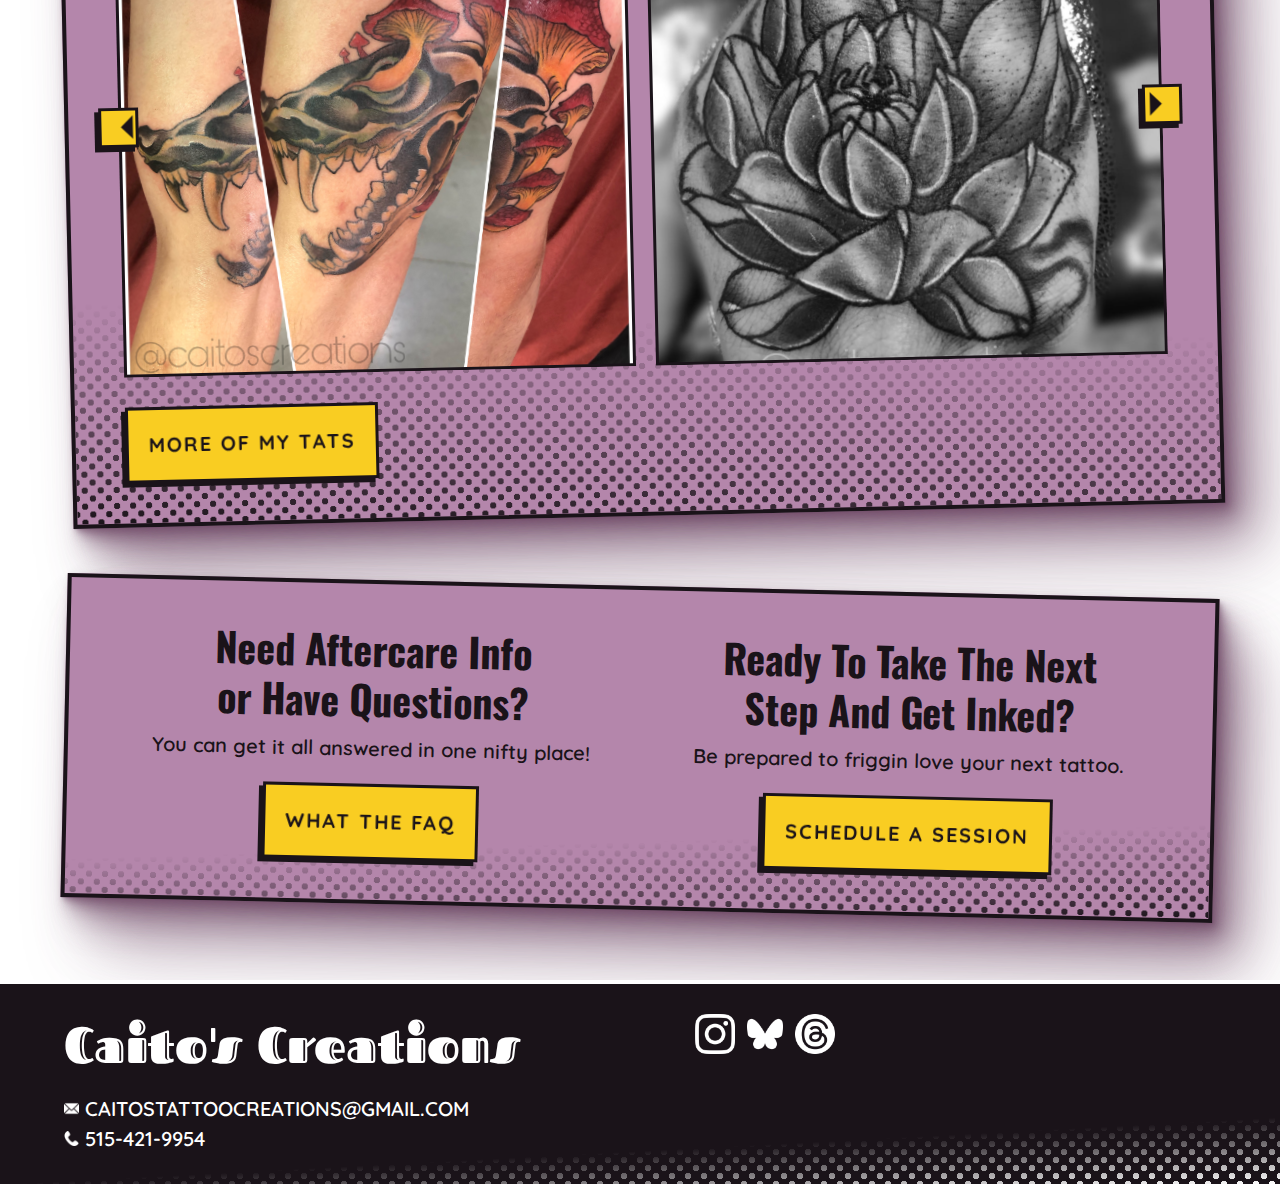
==== commit 238d3796: "added hamburger menu on mobile, added booking links" ====
--- a/index.html
+++ b/index.html
@@ -7,7 +7,7 @@
     <link rel="preconnect" href="https://fonts.googleapis.com">
     <link rel="preconnect" href="https://fonts.gstatic.com" crossorigin>
     <link
-        href="https://fonts.googleapis.com/css2?family=Fascinate&family=Fascinate+Inline&family=Molle&family=Pirata+One&family=Quicksand:wght@300..700&display=swap"
+        href="https://fonts.googleapis.com/css2?family=Fascinate&family=Fascinate+Inline&family=Molle&family=Pirata+One&family=Quicksand:wght@300..700&family=Oswald:wght@200..700&display=swap"
         rel="stylesheet">
     <title>Caito's Creations | Tattoos</title>
 </head>
@@ -15,15 +15,20 @@
 <body>
     <header class="content-width">
         <nav>
-            <div class="logo">
-                <a href="index.html" >Caito's Creations</a>
-            </div>
-            <div class="nav-menu">
+            <div class="logo-wrap">
+                <a class="logo" href="index.html" >Caito's Creations</a>
+            </div>
+            <div id="nav-menu" class="nav-menu">
                 <ul>
                     <li><a href="portfolio.html">Portfolio</a></li>
                     <li><a href="/about">FAQ/Aftercare</a></li>
-                    <li><a class="styled-button" href="/book">Book a Tattoo</a></li>
+                    <li><a class="styled-button" href="https://caitoscreations.square.site/">Book a Tattoo</a></li>
                 </ul>
+            </div>
+            <div id="hamburger-menu" class="hamburger-menu styled-button">
+                <div></div>
+                <div></div>
+                <div></div>
             </div>
         </nav>
     </header>
@@ -177,6 +182,7 @@
                         <div class="swiper-slide"><img src="images/valkyrie.jpg" /></div>
                         <div class="swiper-slide"><img src="images/vibrant-spider.jpeg" /></div>
                     </div>
+                    <div class="swiper-pagination"></div>
                 </div>
                 <div class="swiper-button-prev-unique">
                     <div></div>
@@ -197,7 +203,7 @@
             <div>
                 <h2>Ready To Take The Next Step And Get Inked?</h2>
                 <p>Be prepared to friggin love your next tattoo.</p>
-                <a href="/book" class="styled-button">Schedule a Session</a>
+                <a href="https://caitoscreations.square.site/" class="styled-button">Schedule a Session</a>
             </div>
         </section>
         <div class="attribution">
--- a/style.css
+++ b/style.css
@@ -137,26 +137,45 @@
     mask-image: linear-gradient(177deg, rgb(0 0 0 / 0) 0%, rgb(0 0 0 / 0) 60%, rgb(0 0 0) 100%);
 }
 
+.logo-wrap {
+    /* flex-basis: min-content; */
+}
+
 .logo {
     font-size: 2.5rem;
     font-family: "Fascinate Inline", system-ui;
     font-weight: 400;
     font-style: normal;
+    z-index: 1;
+    display: block;
 }
 
 .nav-menu {
     z-index: 1;
+    display: none;
+    position: absolute;
+    right: 30px;
+    top: 84%;
+    border: 3px solid #1a1319;
+    background-color: #fff;
+    padding: 20px;
+}
+
+.nav-menu.open {
+    display: block;
 }
 
 nav ul {
     display: flex;
-    flex-direction: column-reverse;
-    align-items: center;
-    gap: 20px;
+    flex-direction: column;
+    align-items: flex-start;
+    gap: 30px;
+    padding: 0;
 }
 
 nav li {
     list-style: none;
+    padding-left: 0px;
 }
 
 nav a,
@@ -168,7 +187,7 @@
     cursor: pointer;
 }
 
-nav a:not(.styled-button)::before,
+nav a:not(.styled-button, .logo)::before,
 footer a::before {
     content: '';
     position: absolute;
@@ -193,6 +212,23 @@
     padding: 10px 20px;
 }
 
+nav .hamburger-menu {
+    z-index: 1;
+    display: flex;
+    flex-direction: column;
+    justify-content: center;
+    align-items: center;
+    width: 2rem;
+    height: 2rem;
+}
+
+nav .hamburger-menu div {
+    width: 1.20rem;
+    min-height: 0.20rem;
+    background-color: #1a1319;
+    margin: 2px 0;
+}
+
 h1,
 h2,
 h3,
@@ -201,6 +237,8 @@
 h6 {
     margin-bottom: 10px;
     font-family: "Fascinate", system-ui;
+    font-family: "Oswald", sans-serif;
+    font-weight: 500;
 }
 
 h1 {
@@ -217,7 +255,7 @@
     margin-bottom: 20px;
 }
 
-strong{
+strong {
     font-weight: 900;
 }
 
@@ -284,7 +322,8 @@
 }
 
 /* Button Styling */
-a.styled-button {
+a.styled-button,
+.hamburger-menu {
     border: 3px solid #1a1319;
     color: #1a1319;
     padding: 20px;
@@ -302,6 +341,7 @@
     letter-spacing: 2px;
     right: 0;
     top: 0;
+    font-size: 1.5rem;
     -webkit-backface-visibility: hidden;
     -moz-backface-visibility: hidden;
     backface-visibility: hidden;
@@ -309,7 +349,8 @@
     /* text-shadow: 0px 0px 0 #1a1319, 0px 0px 0 #1a1319, 0px 0px 0 #1a1319, 0px 0px 0 #1a1319; */
 }
 
-a.styled-button:hover {
+a.styled-button:hover,
+.hamburger-menu:hover {
     right: 4px;
     top: 4px;
     box-shadow: 0 0 0 0 #1a131900;
@@ -326,7 +367,7 @@
     backface-visibility: hidden;
 }
 
-.attribution{
+.attribution {
     display: none;
 }
 
@@ -352,8 +393,24 @@
     border: 3px solid #1a1319;
 }
 
+.swiper-pagination {
+    display: block;
+}
+
+.swiper-pagination .swiper-pagination-bullet {
+    background-color: #1a1319;
+    opacity: 1;
+}
+
+.swiper-pagination .swiper-pagination-bullet-active {
+    background-color: #f9cd22;
+    opacity: 1;
+    outline: 2px solid #1a1319;
+}
+
 .swiper-button-prev-unique,
 .swiper-button-next-unique {
+    display: none;
     position: absolute;
     top: calc(50% - 20px);
     z-index: 1;
@@ -439,11 +496,11 @@
     margin-bottom: 20px;
 }
 
-footer a{
+footer a {
     color: #fff;
 }
 
-footer a::before{
+footer a::before {
     background-color: #fff;
 }
 
@@ -464,18 +521,37 @@
     gap: 10px;
 }
 
-footer .socials-list img{
+footer .socials-list img {
     width: 40px;
 }
 
 /* Content Width and Responsiveness */
 .content-width {
-    width: 85%;
-    max-width: 1100px;
+    width: 90%;
+    max-width: 1400px;
     margin: 0 auto;
 }
 
 @media (min-width: 1140px) {
+    nav .hamburger-menu {
+        display: none;
+    }
+
+    .nav-menu {
+        z-index: 1;
+        display: block;
+        position: relative;
+        border: none;
+        right: 0px;
+        top: 0px;
+        background-color: transparent;
+        padding: 0;
+    }
+
+    .nav-menu.open {
+        display: block;
+    }
+
     nav {
         padding: 15px 50px;
     }
@@ -483,6 +559,12 @@
     nav ul {
         flex-direction: row;
         gap: 40px;
+        align-items: center;
+        gap: 20px;
+    }
+
+    nav li {
+        padding-left: 10px;
     }
 
     section {
@@ -497,7 +579,20 @@
         width: 90%;
     }
 
-    #logo {
-        font-size: 2.75rem;
+    .logo {
+        font-size: 2.5rem;
+    }
+
+    .swiper-button-prev-unique,
+    .swiper-button-next-unique {
+        display: block;
+    }
+
+    .swiper-pagination {
+        display: none;
+    }
+
+    a.styled-button {
+        font-size: 1rem;
     }
 }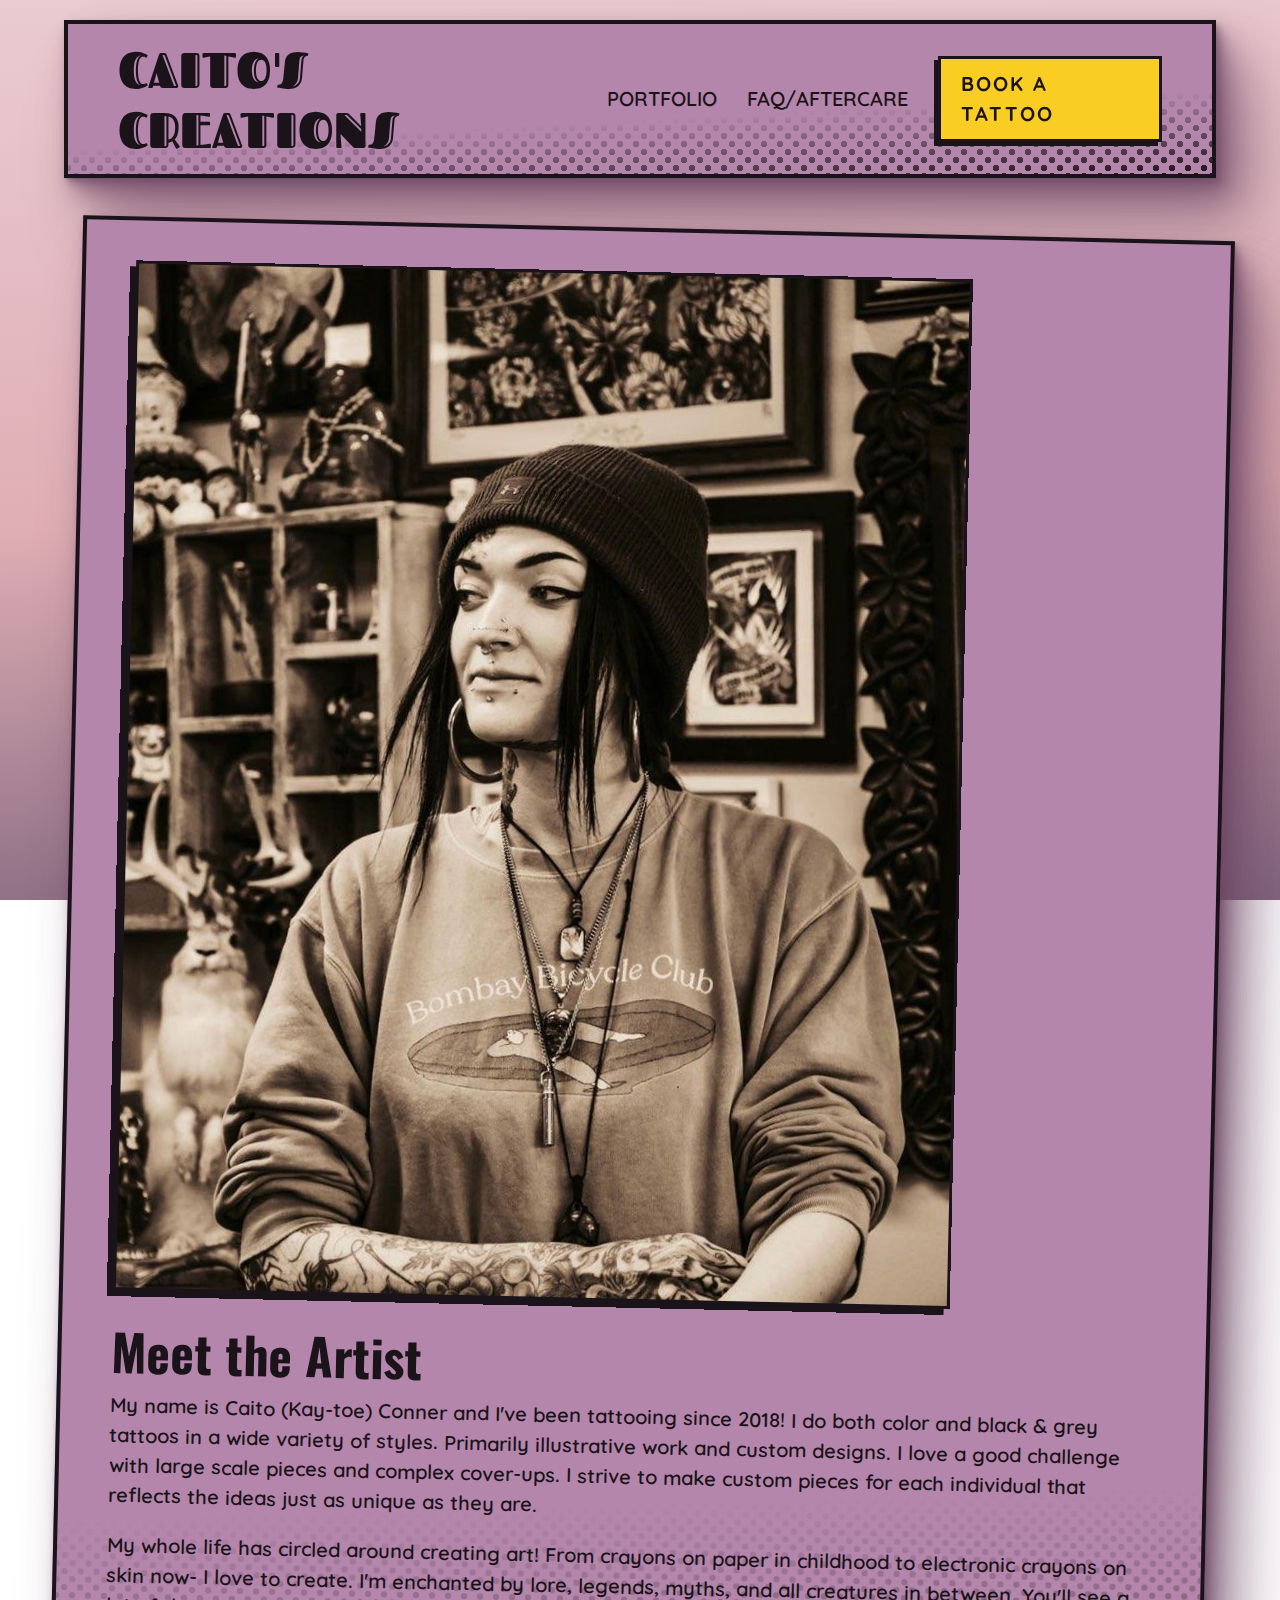
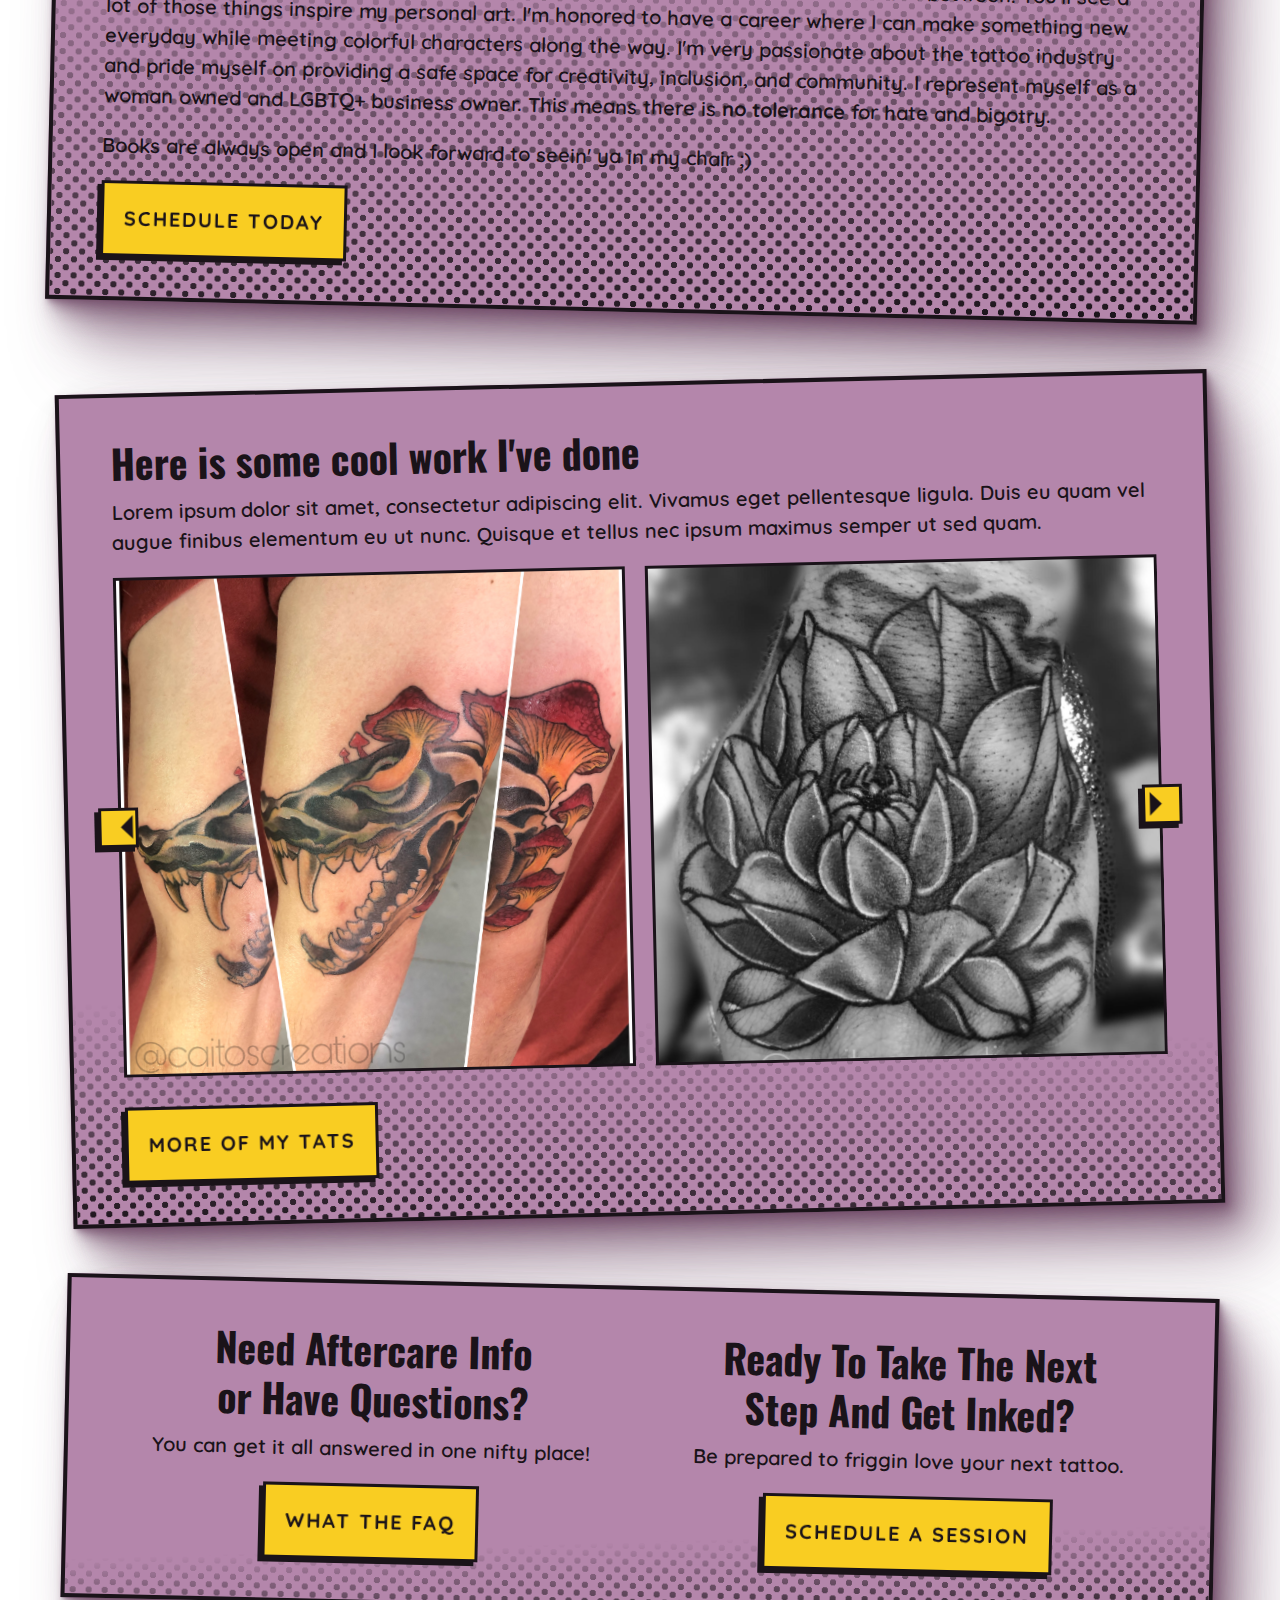
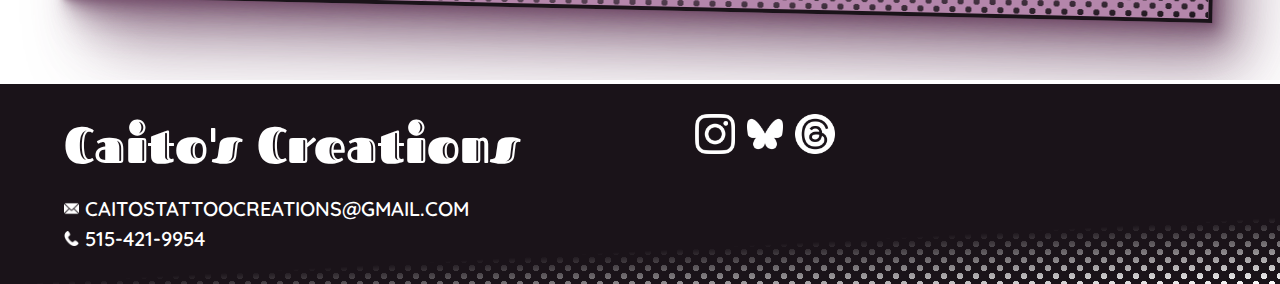
==== commit b77cc3ef: "column-reversed top image" ====
--- a/index.html
+++ b/index.html
@@ -33,7 +33,7 @@
         </nav>
     </header>
     <main class="content-width">
-        <section id="hero" class="styled-bg lean-left two-col">
+        <section id="hero" class="styled-bg lean-left two-col reverse">
             <div>
                 <h1>Meet the Artist</h1>
                 <p>
@@ -45,7 +45,7 @@
                 <p>
                     Books are always open and I look forward to seein' ya in my chair ;) 
                 </p>
-                <a class="styled-button" href="">Schedule Today</a>
+                <a class="styled-button" href="https://caitoscreations.square.site/">Schedule Today</a>
             </div>
             <div>
                 <img class="styled-image" src="images/caito-bio.png" />
--- a/style.css
+++ b/style.css
@@ -274,6 +274,10 @@
     gap: 30px;
 }
 
+.two-col.reverse {
+    flex-direction: column-reverse;
+}
+
 .two-col>div {
     width: 100%;
 }
@@ -379,7 +383,7 @@
 .swiper {
     width: 100%;
     height: 100%;
-    max-height: 500px;
+    max-height: 600px;
 }
 
 .swiper-slide {
@@ -388,7 +392,7 @@
 
 .swiper-slide img {
     width: 100%;
-    height: 500px;
+    height: 600px;
     object-fit: cover;
     border: 3px solid #1a1319;
 }
@@ -595,4 +599,12 @@
     a.styled-button {
         font-size: 1rem;
     }
+
+    .swiper {
+        max-height: 500px;
+    }
+
+    .swiper-slide img {
+        height: 500px;
+    }
 }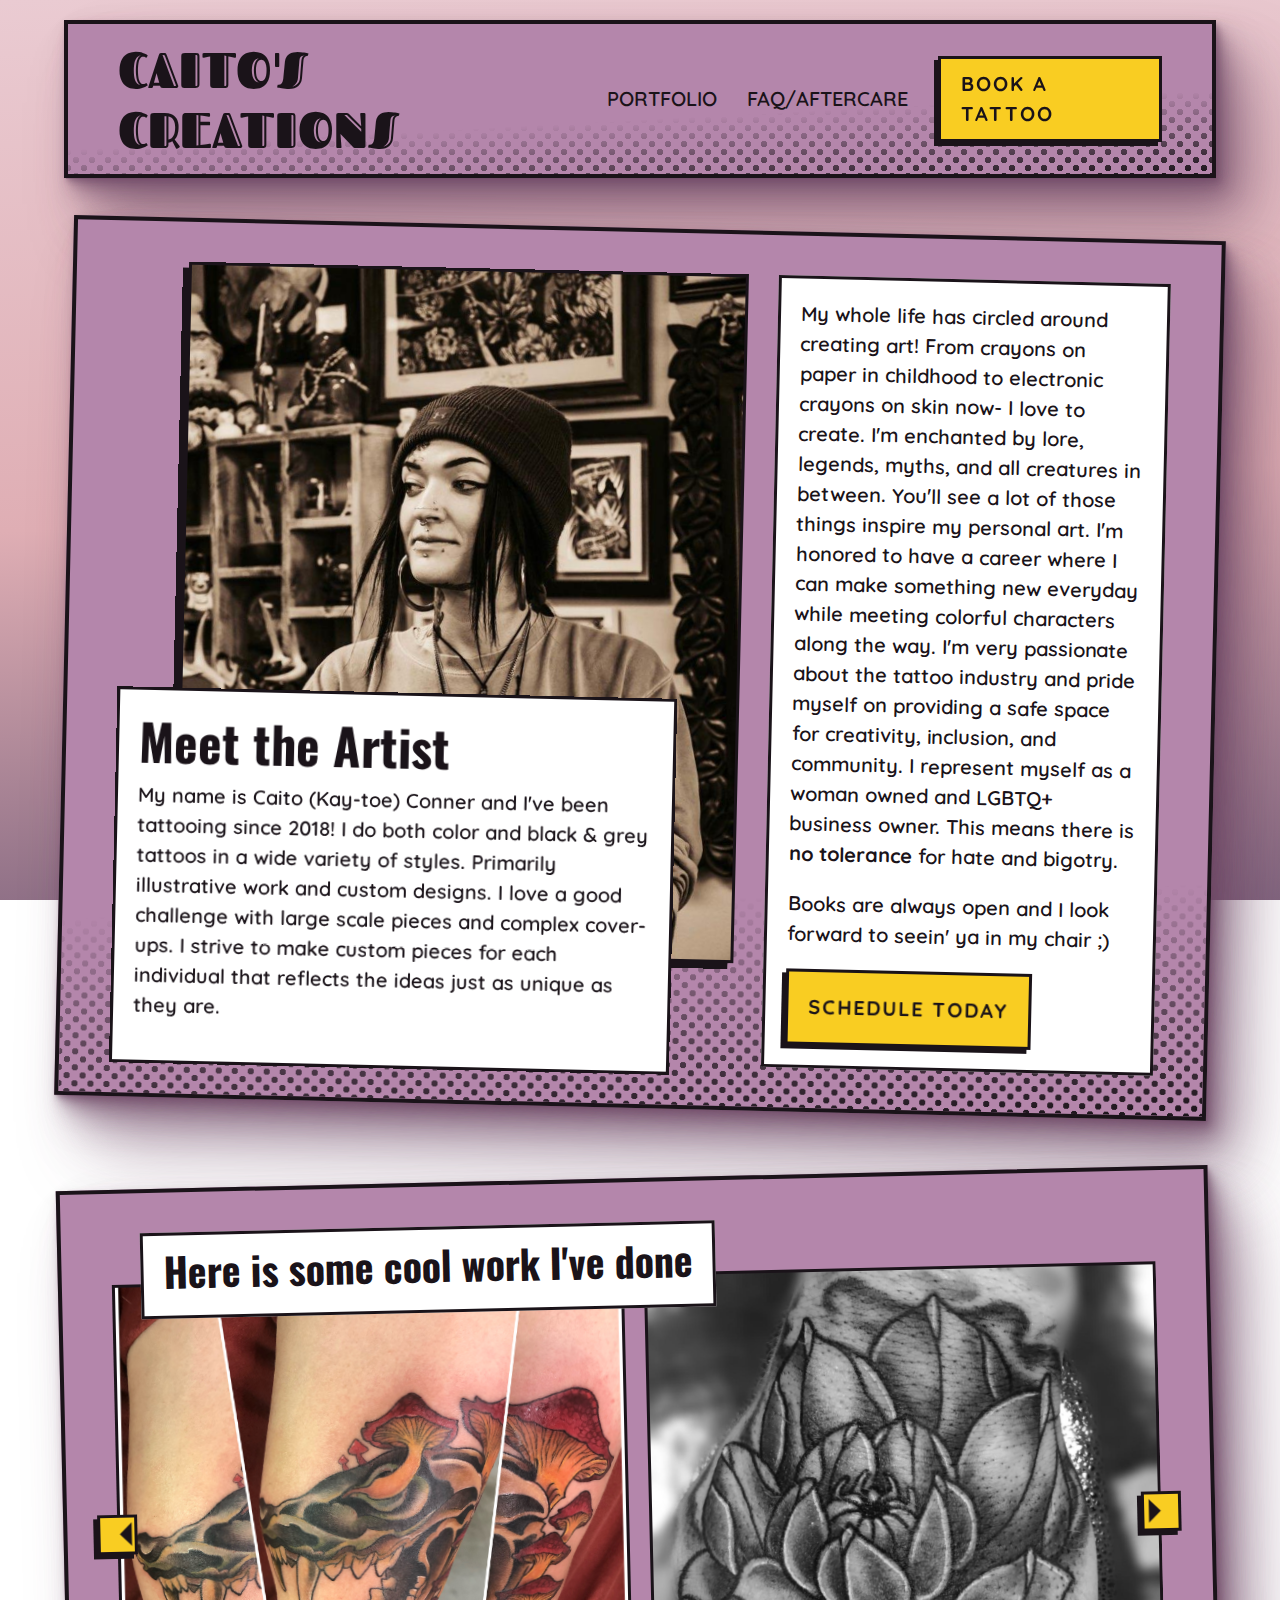
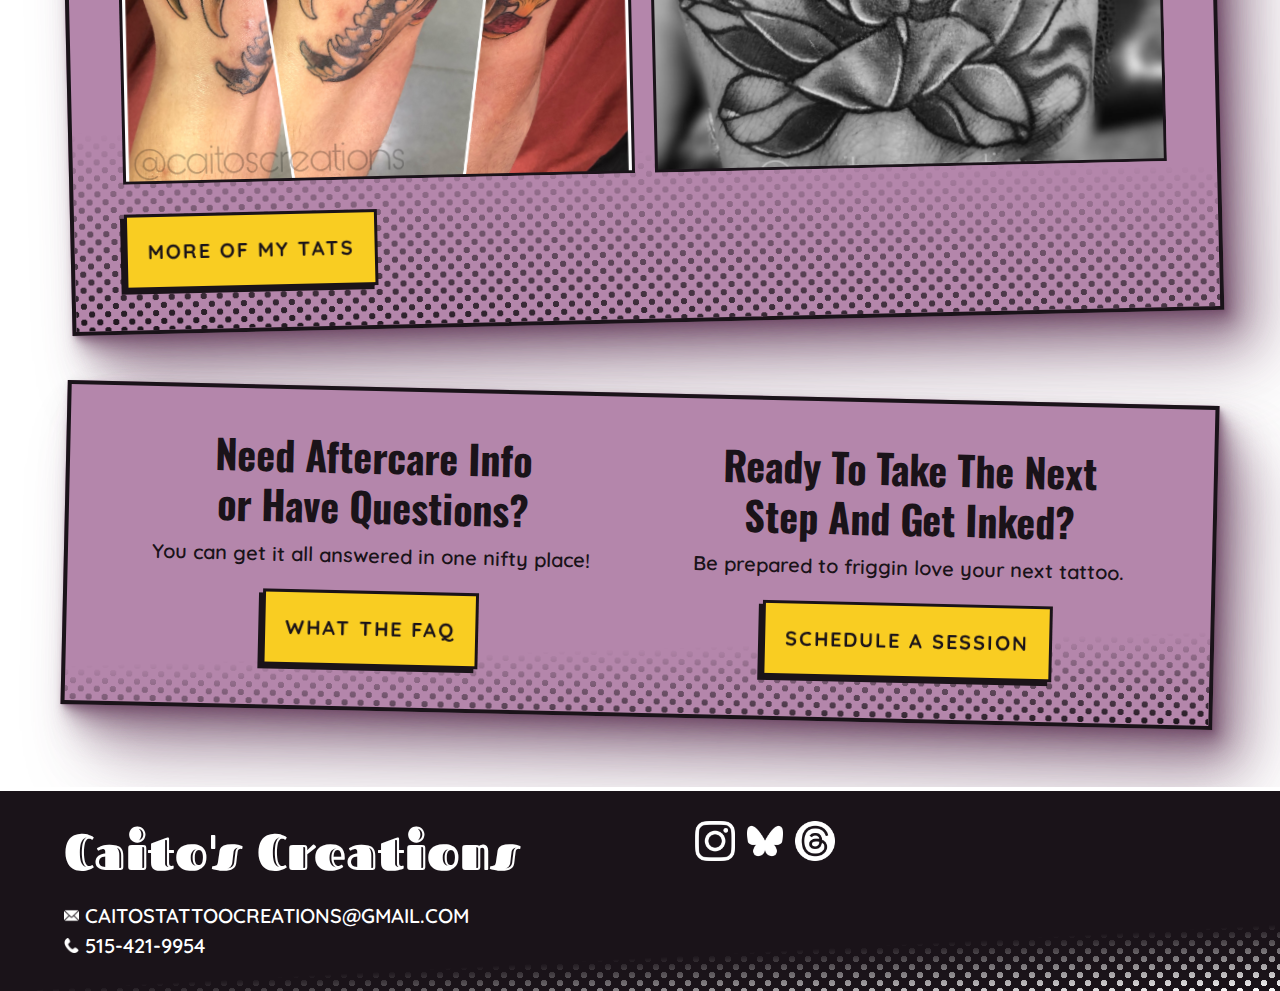
==== commit a226914a: "Updated bio block styling and added white text backdrops" ====
--- a/index.html
+++ b/index.html
@@ -16,7 +16,7 @@
     <header class="content-width">
         <nav>
             <div class="logo-wrap">
-                <a class="logo" href="index.html" >Caito's Creations</a>
+                <a class="logo" href="index.html">Caito's Creations</a>
             </div>
             <div id="nav-menu" class="nav-menu">
                 <ul>
@@ -33,22 +33,34 @@
         </nav>
     </header>
     <main class="content-width">
-        <section id="hero" class="styled-bg lean-left two-col reverse">
-            <div>
-                <h1>Meet the Artist</h1>
+        <section id="hero" class="styled-bg lean-left two-col">
+            <div class="image-text-overlay">
+                <img class="styled-image" src="images/caito-bio.png" />
+                <div class="styled-textbox">
+                    <h1>Meet the Artist</h1>
+                    <p>
+                        My name is Caito (Kay-toe) Conner and I've been tattooing since 2018! I do both color and black
+                        & grey tattoos in a wide variety of styles. Primarily illustrative work and custom designs. I
+                        love a good challenge with large scale pieces and complex cover-ups. I strive to make custom
+                        pieces for each individual that reflects the ideas just as unique as they are.
+                    </p>
+                </div>
+            </div>
+            <div class="styled-textbox fb-60">
+
                 <p>
-                    My name is Caito (Kay-toe) Conner and I've been tattooing since 2018! I do both color and black & grey tattoos in a wide variety of styles. Primarily illustrative work and custom designs. I love a good challenge with large scale pieces and complex cover-ups. I strive to make custom pieces for each individual that reflects the ideas just as unique as they are. 
+                    My whole life has circled around creating art! From crayons on paper in childhood to electronic
+                    crayons on skin now- I love to create. I'm enchanted by lore, legends, myths, and all creatures in
+                    between. You'll see a lot of those things inspire my personal art. I'm honored to have a career
+                    where I can make something new everyday while meeting colorful characters along the way. I'm very
+                    passionate about the tattoo industry and pride myself on providing a safe space for creativity,
+                    inclusion, and community. I represent myself as a woman owned and LGBTQ+ business owner. This means
+                    there is <strong>no tolerance</strong> for hate and bigotry.
                 </p>
                 <p>
-                    My whole life has circled around creating art! From crayons on paper in childhood to electronic crayons on skin now- I love to create. I'm enchanted by lore, legends, myths, and all creatures in between. You'll see a lot of those things inspire my personal art. I'm honored to have a career where I can make something new everyday while meeting colorful characters along the way. I'm very passionate about the tattoo industry and pride myself on providing a safe space for creativity, inclusion, and community. I represent myself as a woman owned and LGBTQ+ business owner. This means there is <strong>no tolerance</strong> for hate and bigotry.
-                </p>
-                <p>
-                    Books are always open and I look forward to seein' ya in my chair ;) 
+                    Books are always open and I look forward to seein' ya in my chair ;)
                 </p>
                 <a class="styled-button" href="https://caitoscreations.square.site/">Schedule Today</a>
-            </div>
-            <div>
-                <img class="styled-image" src="images/caito-bio.png" />
             </div>
         </section>
         <!-- <section class="styled-bg">
@@ -148,11 +160,9 @@
             <script async src="//www.instagram.com/embed.js"></script>
         </section> -->
         <section id="portfolio" class="styled-bg lean-right">
-            <h2>Here is some cool work I've done</h2>
-            <p>
-                Lorem ipsum dolor sit amet, consectetur adipiscing elit. Vivamus eget pellentesque ligula. Duis eu quam
-                vel augue finibus elementum eu ut nunc. Quisque et tellus nec ipsum maximus semper ut sed quam.
-            </p>
+            <div class="styled-textbox tl-overhang">
+                <h2>Here is some cool work I've done</h2>
+            </div>
             <div class="swiper-container-wrapper">
                 <!-- Slider main container -->
                 <div class="swiper">
--- a/style.css
+++ b/style.css
@@ -218,15 +218,15 @@
     flex-direction: column;
     justify-content: center;
     align-items: center;
+    width: 3rem;
+    height: 3rem;
+}
+
+nav .hamburger-menu div {
     width: 2rem;
-    height: 2rem;
-}
-
-nav .hamburger-menu div {
-    width: 1.20rem;
-    min-height: 0.20rem;
+    min-height: 0.3rem;
     background-color: #1a1319;
-    margin: 2px 0;
+    margin: 3px 0;
 }
 
 h1,
@@ -349,8 +349,7 @@
     -webkit-backface-visibility: hidden;
     -moz-backface-visibility: hidden;
     backface-visibility: hidden;
-    /* background: repeating-conic-gradient(#fff 0% 25%, transparent 0% 50%) 50% / 15px 15px; */
-    /* text-shadow: 0px 0px 0 #1a1319, 0px 0px 0 #1a1319, 0px 0px 0 #1a1319, 0px 0px 0 #1a1319; */
+    /* background: repeating-conic-gradient(#f9cd22 0% 25%, #f9cd22 0% 50%) -50% / 20px 20px; */
 }
 
 a.styled-button:hover,
@@ -358,9 +357,8 @@
     right: 4px;
     top: 4px;
     box-shadow: 0 0 0 0 #1a131900;
-    /* background: repeating-conic-gradient(#f9cd22 0% 25%, #1a1319 0% 50%) 50% / 20px 20px; */
+    /* background: repeating-conic-gradient(#f9cd22 0% 25%, #DEB928 0% 50%) 50% / 20px 20px; */
     /* color: #fff; */
-    /* text-shadow: -2px -2px 0 #1a1319, 2px -2px 0 #1a1319, -2px 2px 0 #1a1319, 2px 2px 0 #1a1319; */
 }
 
 img.styled-image {
@@ -369,6 +367,43 @@
     -webkit-backface-visibility: hidden;
     -moz-backface-visibility: hidden;
     backface-visibility: hidden;
+}
+
+.styled-textbox {
+    background: #fff;
+    padding: 20px;
+    border: 3px solid #1a1319;
+	height: fit-content;
+}
+
+.fb-60{
+    flex-basis: initial;
+}
+
+.styled-textbox.tl-overhang {
+    width: fit-content;
+    margin-left: 29px;
+    margin-bottom: -35px;
+    z-index: 2;
+    position: relative;
+    padding: 10px 20px;
+}
+
+.image-text-overlay {
+    position: relative;
+    margin-bottom: 40px;
+}
+
+.image-text-overlay .styled-image {
+    width: 90%;
+    float: right;
+}
+
+.image-text-overlay .styled-textbox {
+    width: 70%;
+    bottom: 89px;
+    left: 0;
+    position: absolute;
 }
 
 .attribution {
@@ -575,7 +610,8 @@
         padding: 40px 50px;
     }
 
-    .two-col {
+    .two-col,
+    .two-col.reverse {
         flex-direction: row;
     }
 
@@ -607,4 +643,15 @@
     .swiper-slide img {
         height: 500px;
     }
+    
+    .image-text-overlay .styled-textbox {
+        width: 90%;
+        bottom: -50px;
+        left: 0;
+        position: absolute;
+    }
+
+    .fb-60 {
+        flex-basis: 60%;
+    }
 }